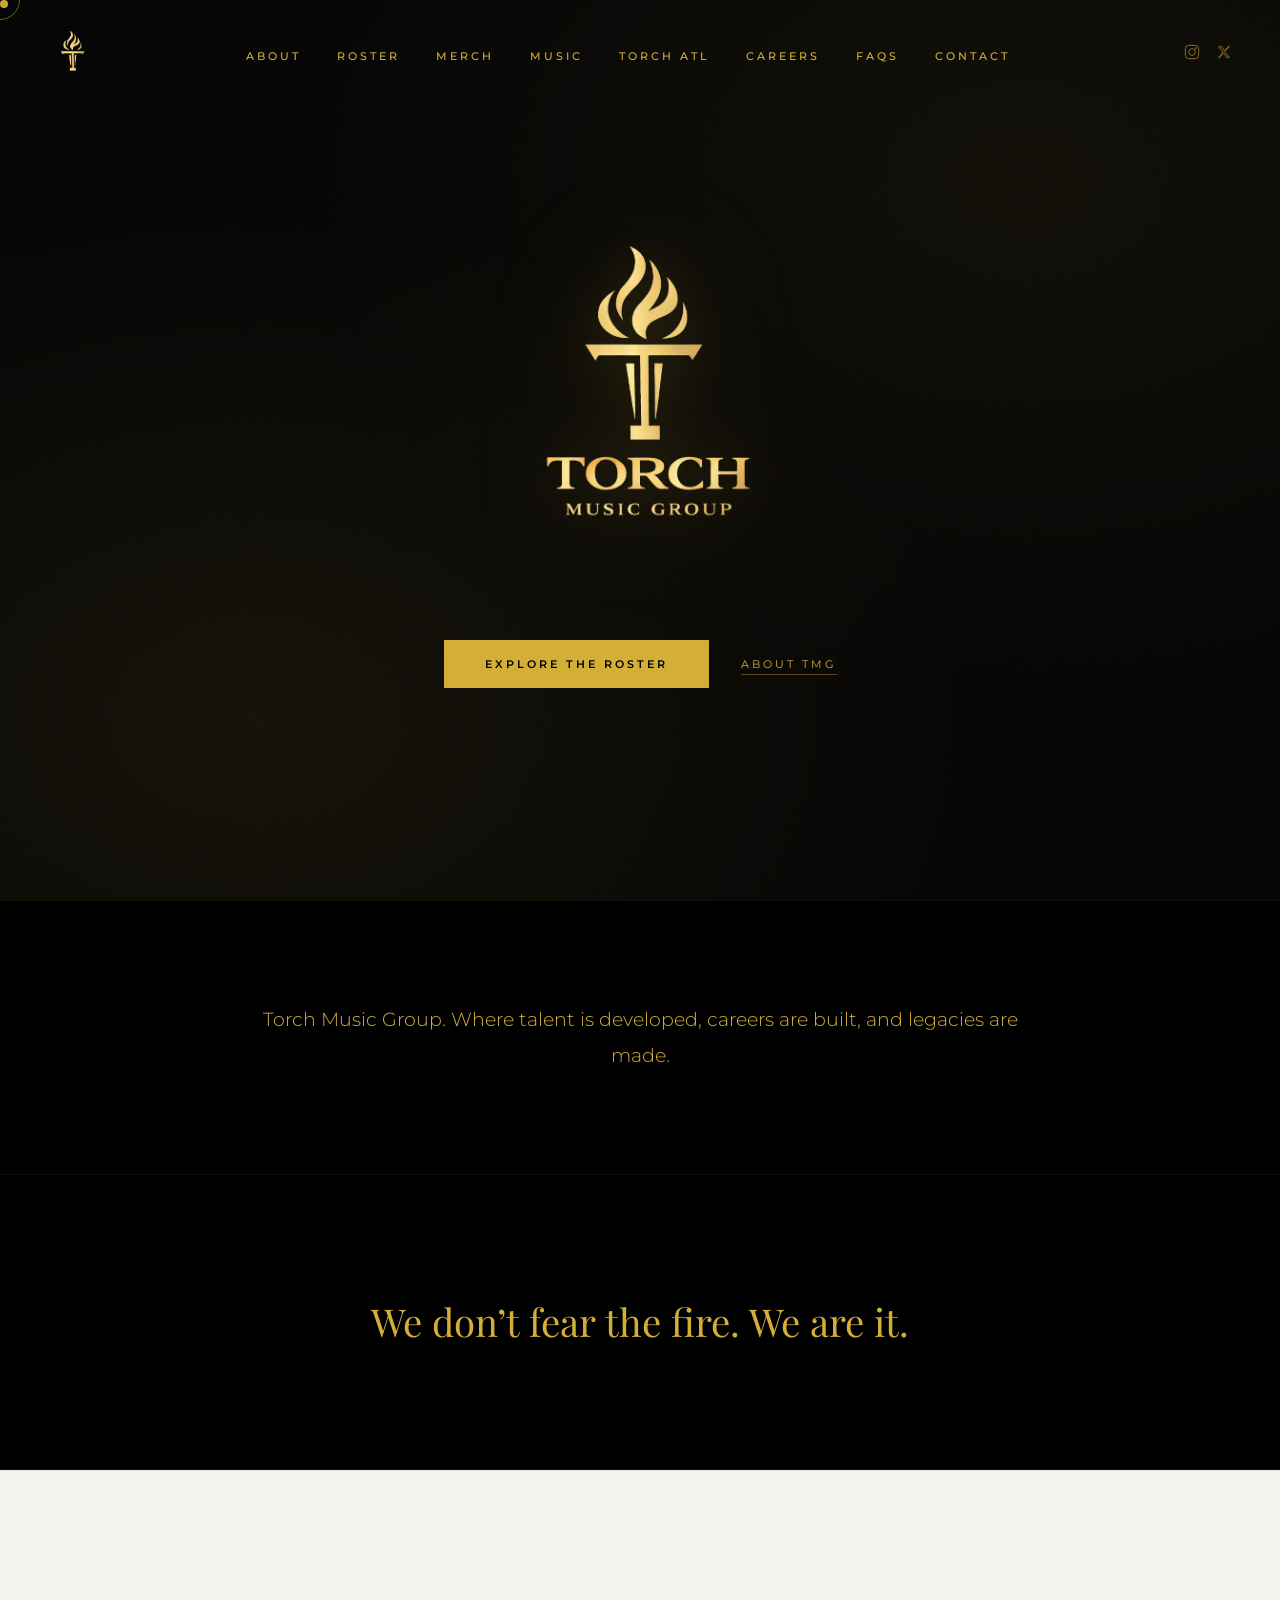
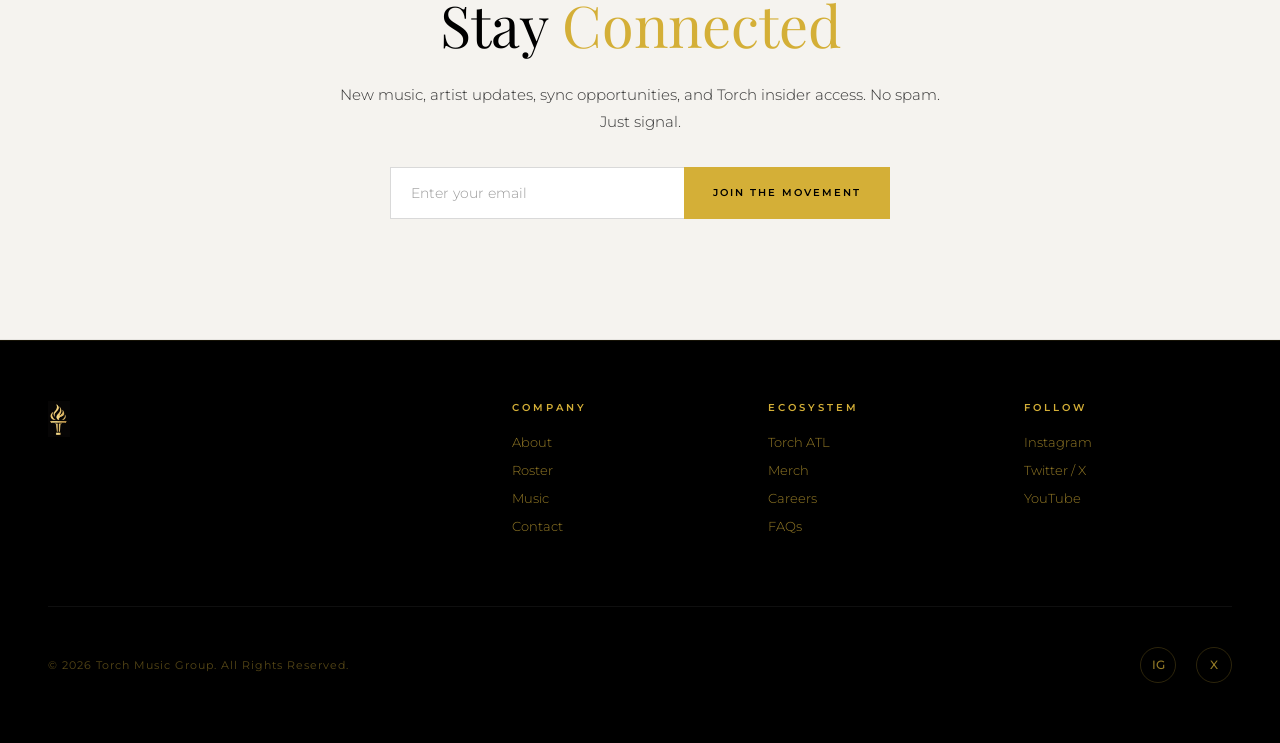
==== index.html @ 5cf7a15a "Remove Spotify link from footer Follow column Drop the Spotify entry across all 8 pages — TMG isn't " ====
<!DOCTYPE html>
<html lang="en">
<head>
    <meta charset="UTF-8">
    <meta name="viewport" content="width=device-width, initial-scale=1.0">
    <title>Torch Music Group — Where Talent Is Developed, Careers Are Built, and Legacies Are Made.</title>
    <meta name="description" content="Torch Music Group. Where talent is developed, careers are built, and legacies are made. Artist development, management, and publishing.">
    <meta property="og:title" content="Torch Music Group — Where Talent Is Developed, Careers Are Built, and Legacies Are Made.">
    <meta property="og:description" content="Where talent is developed, careers are built, and legacies are made.">
    <meta property="og:image" content="images/tmg-gold-icon.png">
    <meta property="og:type" content="website">
    <link rel="icon" type="image/svg+xml" href="data:image/svg+xml,<svg xmlns='http://www.w3.org/2000/svg' viewBox='0 0 100 100'><rect fill='%230A0A0A' width='100' height='100' rx='12'/><text x='50' y='68' font-size='50' text-anchor='middle' fill='%23D4AF37' font-family='Georgia'>T</text></svg>">
    <link rel="preconnect" href="https://fonts.googleapis.com">
    <link rel="preconnect" href="https://fonts.gstatic.com" crossorigin>
    <link href="https://fonts.googleapis.com/css2?family=Playfair+Display:ital,wght@0,400;0,500;0,600;0,700;0,800;0,900;1,400;1,500;1,600&family=Cormorant+Garamond:ital,wght@0,300;0,400;0,500;0,600;0,700;1,300;1,400&family=Montserrat:wght@200;300;400;500;600;700&display=swap" rel="stylesheet">
    <link rel="stylesheet" href="styles.css">
</head>
<body>

<div class="loader" id="loader">
    <img src="images/tmg-gold-icon.png" alt="Loading" class="loader-icon">
    <span class="loader-text">Loading</span>
</div>

<div class="cursor-dot" id="cursorDot"></div>
<div class="cursor-ring" id="cursorRing"></div>

<nav id="navbar">
    <a href="index.html">
        <img src="images/tmg-torch-mark.png" alt="Torch Music Group" class="nav-logo" id="navLogo">
    </a>
    <ul class="nav-links">
        <li><a href="about.html">About</a></li>
        <li><a href="roster.html">Roster</a></li>
        <li><a href="merch.html">Merch</a></li>
        <li><a href="music.html">Music</a></li>
        <li><a href="https://torchatl.com" target="_blank" rel="noopener">Torch ATL</a></li>
        <li><a href="careers.html">Careers</a></li>
        <li><a href="faqs.html">FAQs</a></li>
        <li><a href="contact.html">Contact</a></li>
    </ul>
    <div class="nav-socials">
        <a href="https://www.instagram.com/thetorchgroup/" target="_blank" rel="noopener" aria-label="Instagram">
            <svg width="16" height="16" viewBox="0 0 24 24" fill="none" stroke="currentColor" stroke-width="1.5"><rect x="2" y="2" width="20" height="20" rx="5"/><circle cx="12" cy="12" r="5"/><circle cx="17.5" cy="6.5" r="1.5" fill="currentColor" stroke="none"/></svg>
        </a>
        <a href="https://x.com/torchmusicgroup" target="_blank" rel="noopener" aria-label="X">
            <svg width="16" height="16" viewBox="0 0 24 24" fill="none" stroke="currentColor" stroke-width="1.5"><path d="M4 4l6.5 8L4 20h2l5.5-6.8L16 20h4l-6.8-8.4L20 4h-2l-5.2 6.4L8 4H4z"/></svg>
        </a>
    </div>
    <button class="nav-menu-btn" id="menuBtn" aria-label="Menu">
        <span></span><span></span><span></span>
    </button>
</nav>

<div class="mobile-menu" id="mobileMenu">
    <a href="about.html" onclick="closeMobile()">About</a>
    <a href="roster.html" onclick="closeMobile()">Roster</a>
    <a href="merch.html" onclick="closeMobile()">Merch</a>
    <a href="music.html" onclick="closeMobile()">Music</a>
    <a href="https://torchatl.com" target="_blank" rel="noopener">Torch ATL</a>
    <a href="careers.html" onclick="closeMobile()">Careers</a>
    <a href="faqs.html" onclick="closeMobile()">FAQs</a>
    <a href="contact.html" onclick="closeMobile()">Contact</a>
</div>

<section class="hero">
    <video class="hero-video" id="heroVideo" autoplay muted loop playsinline webkit-playsinline preload="auto" disablepictureinpicture>
        <source src="videos/hero-bg.mp4" type="video/mp4">
    </video>
    <div class="hero-video-overlay"></div>
    <div class="hero-bg"></div>
    <div class="hero-grain"></div>
    <div class="hero-particles" id="particles"></div>
    <div class="hero-content">
        <img src="images/tmg-logo.png" alt="Torch Music Group" class="hero-logo-main">
        <div class="hero-ctas">
            <a href="roster.html" class="hero-btn-primary">Explore the Roster</a>
            <a href="about.html" class="hero-btn-secondary">About TMG</a>
        </div>
    </div>
</section>

<section class="section intro-block">
    <div class="section-inner intro-inner">
        <p class="intro-text reveal">Torch Music Group. Where talent is developed, careers are built, and legacies are made.</p>
    </div>
</section>

<section class="closing-strip">
    <p class="closing-text reveal">We don&rsquo;t fear the fire. We are it.</p>
</section>

<section class="section subscribe-section" id="subscribe">
    <div class="subscribe-inner">
        <h2 class="section-title reveal">Stay <span class="gold">Connected</span></h2>
        <p class="section-text reveal reveal-delay-1" style="text-align:center; margin: 0 auto 32px;">New music, artist updates, sync opportunities, and Torch insider access. No spam. Just signal.</p>
        <form class="subscribe-form reveal reveal-delay-2" onsubmit="return handleSubscribe(event)">
            <input type="email" placeholder="Enter your email" required>
            <button type="submit">Join the Movement</button>
        </form>
    </div>
</section>

<footer>
    <div class="footer-inner">
        <div class="footer-brand">
            <img src="images/tmg-gold-icon.png" alt="Torch Music Group" class="footer-logo">
        </div>
        <div class="footer-col">
            <div class="footer-col-title">Company</div>
            <a href="about.html">About</a>
            <a href="roster.html">Roster</a>
            <a href="music.html">Music</a>
            <a href="contact.html">Contact</a>
        </div>
        <div class="footer-col">
            <div class="footer-col-title">Ecosystem</div>
            <a href="https://torchatl.com" target="_blank" rel="noopener">Torch ATL</a>
            <a href="merch.html">Merch</a>
            <a href="careers.html">Careers</a>
            <a href="faqs.html">FAQs</a>
        </div>
        <div class="footer-col">
            <div class="footer-col-title">Follow</div>
            <a href="https://www.instagram.com/thetorchgroup/" target="_blank" rel="noopener">Instagram</a>
            <a href="https://x.com/torchmusicgroup" target="_blank" rel="noopener">Twitter / X</a>
            <a href="https://www.youtube.com/@TheTorchGroup" target="_blank" rel="noopener">YouTube</a>
        </div>
    </div>
    <div class="footer-bottom">
        <div class="footer-copy">&copy; 2026 Torch Music Group. All Rights Reserved.</div>
        <div class="footer-socials">
            <a href="https://www.instagram.com/thetorchgroup/" target="_blank" rel="noopener" aria-label="Instagram">IG</a>
            <a href="https://x.com/torchmusicgroup" target="_blank" rel="noopener" aria-label="Twitter">X</a>
        </div>
    </div>
</footer>

<script src="script.js"></script>
</body>
</html>
---- styles.css ----
/* ═══════════════════════════════════════════════
   TORCH MUSIC GROUP — torchmusicgroup.com
   Brand: Black #000 / Gold #D4AF37 / White #FFF
   Typography: Playfair Display + Montserrat
   ═══════════════════════════════════════════════ */

*, *::before, *::after { margin: 0; padding: 0; box-sizing: border-box; }

:root {
    --black: #000000;
    --gold: #D4AF37;
    --gold-light: #E8C547;
    --gold-dark: #B8941F;
    --white: #FFFFFF;
    --off-white: #F5F3EF;
    --grey-dark: #111111;
    --grey-mid: #1A1A1A;
    --grey-text: #999;
    --serif: 'Playfair Display', 'Cormorant Garamond', Georgia, serif;
    --sans: 'Montserrat', 'Helvetica Neue', Helvetica, sans-serif;
}

html {
    scroll-behavior: smooth;
    scrollbar-width: thin;
    scrollbar-color: var(--gold) var(--black);
}

body {
    background: var(--black);
    color: var(--gold);
    font-family: var(--sans);
    overflow-x: hidden;
    -webkit-font-smoothing: antialiased;
}

::selection {
    background: var(--gold);
    color: var(--black);
}

a {
    color: var(--gold);
    text-decoration: none;
    transition: color 0.3s ease;
}

a:hover {
    color: var(--gold-light);
}

.gold {
    color: var(--gold);
}

/* ── Custom Cursor ── */

.cursor-dot {
    position: fixed;
    width: 8px;
    height: 8px;
    background: var(--gold);
    border-radius: 50%;
    pointer-events: none;
    z-index: 10000;
    mix-blend-mode: difference;
    transition: transform 0.15s ease;
}

.cursor-ring {
    position: fixed;
    width: 40px;
    height: 40px;
    border: 1px solid var(--gold);
    border-radius: 50%;
    pointer-events: none;
    z-index: 10000;
    transition: transform 0.3s ease, width 0.3s ease, height 0.3s ease;
    transform: translate(-50%, -50%);
    opacity: 0.5;
}

/* ── Loader ── */

.loader {
    position: fixed;
    inset: 0;
    background: var(--black);
    z-index: 9999;
    display: flex;
    align-items: center;
    justify-content: center;
    flex-direction: column;
    transition: opacity 0.8s ease, visibility 0.8s ease;
}

.loader.hidden {
    opacity: 0;
    visibility: hidden;
}

.loader-icon {
    width: 80px;
    height: auto;
    animation: loaderPulse 1.5s ease-in-out infinite;
}

.loader-text {
    margin-top: 24px;
    font-family: var(--sans);
    font-size: 11px;
    letter-spacing: 6px;
    text-transform: uppercase;
    color: var(--gold);
    font-weight: 500;
    opacity: 0.8;
    animation: loaderPulse 1.5s ease-in-out infinite;
}

@keyframes loaderPulse {
    0%, 100% { transform: scale(1); opacity: 0.7; }
    50% { transform: scale(1.08); opacity: 1; }
}

/* ── Navigation ── */

nav {
    position: fixed;
    top: 0;
    left: 0;
    right: 0;
    z-index: 1000;
    padding: 24px 48px;
    display: flex;
    align-items: center;
    justify-content: space-between;
    transition: background 0.4s ease, padding 0.3s ease, backdrop-filter 0.4s ease;
}

nav.scrolled {
    background: rgba(0, 0, 0, 0.85);
    backdrop-filter: blur(20px);
    -webkit-backdrop-filter: blur(20px);
    padding: 16px 48px;
    border-bottom: 1px solid rgba(212, 175, 55, 0.1);
}

.nav-logo {
    height: 56px;
    transition: height 0.3s ease;
}

nav.scrolled .nav-logo {
    height: 46px;
}

.nav-links {
    display: flex;
    gap: 36px;
    list-style: none;
}

.nav-links a {
    font-family: var(--sans);
    font-size: 11px;
    font-weight: 500;
    letter-spacing: 3px;
    text-transform: uppercase;
    color: var(--gold);
    text-decoration: none;
    position: relative;
    transition: color 0.3s ease;
}

.nav-links a::after {
    content: '';
    position: absolute;
    bottom: -4px;
    left: 0;
    width: 0;
    height: 1px;
    background: var(--gold);
    transition: width 0.4s cubic-bezier(0.25, 0.46, 0.45, 0.94);
}

.nav-links a:hover {
    color: var(--gold-light);
}

.nav-links a:hover::after {
    width: 100%;
}

.nav-menu-btn {
    display: none;
    flex-direction: column;
    gap: 6px;
    cursor: pointer;
    background: none;
    border: none;
    padding: 8px;
}

.nav-menu-btn span {
    display: block;
    width: 28px;
    height: 1px;
    background: var(--gold);
    transition: transform 0.3s ease, opacity 0.3s ease;
}

/* Mobile Menu */

.mobile-menu {
    position: fixed;
    inset: 0;
    background: var(--black);
    z-index: 999;
    display: flex;
    flex-direction: column;
    align-items: center;
    justify-content: center;
    gap: 32px;
    opacity: 0;
    visibility: hidden;
    transition: opacity 0.5s ease, visibility 0.5s ease;
}

.mobile-menu.active {
    opacity: 1;
    visibility: visible;
}

.mobile-menu a {
    font-family: var(--serif);
    font-size: 32px;
    color: var(--gold);
    text-decoration: none;
    transition: color 0.3s ease;
}

.mobile-menu a:hover {
    color: var(--gold-light);
}

/* ── Hero ── */

.hero {
    position: relative;
    height: 100vh;
    min-height: 700px;
    display: flex;
    align-items: center;
    justify-content: center;
    overflow: hidden;
}

.hero-video {
    position: absolute;
    inset: 0;
    width: 100%;
    height: 100%;
    object-fit: cover;
    z-index: 0;
    pointer-events: none;
    background: var(--black);
}

.hero-video-overlay {
    position: absolute;
    inset: 0;
    background: rgba(10, 10, 10, 0.65);
    z-index: 1;
    pointer-events: none;
}

.hero-bg {
    position: absolute;
    inset: 0;
    z-index: 1;
    background:
        radial-gradient(ellipse at 20% 80%, rgba(212, 175, 55, 0.08) 0%, transparent 50%),
        radial-gradient(ellipse at 80% 20%, rgba(212, 175, 55, 0.06) 0%, transparent 50%);
    pointer-events: none;
}

.hero-grain {
    position: absolute;
    inset: 0;
    opacity: 0.03;
    background-image: url("data:image/svg+xml,%3Csvg viewBox='0 0 256 256' xmlns='http://www.w3.org/2000/svg'%3E%3Cfilter id='noise'%3E%3CfeTurbulence baseFrequency='0.65' numOctaves='4' stitchTiles='stitch'/%3E%3C/filter%3E%3Crect width='100%25' height='100%25' filter='url(%23noise)' opacity='1'/%3E%3C/svg%3E");
    background-size: 256px;
    pointer-events: none;
}

.hero-particles {
    position: absolute;
    inset: 0;
    overflow: hidden;
}

.particle {
    position: absolute;
    width: 2px;
    height: 2px;
    background: var(--gold);
    border-radius: 50%;
    opacity: 0;
    animation: particleFloat 8s ease-in-out infinite;
}

@keyframes particleFloat {
    0% { transform: translateY(100vh) scale(0); opacity: 0; }
    20% { opacity: 0.6; }
    80% { opacity: 0.3; }
    100% { transform: translateY(-20vh) scale(1); opacity: 0; }
}

.hero-content {
    text-align: center;
    z-index: 2;
    padding: 0 24px;
}

.hero-logo-main {
    width: clamp(200px, 22vw, 340px);
    margin-bottom: 48px;
    opacity: 1;
    filter: drop-shadow(0 0 60px rgba(212, 175, 55, 0.2)) drop-shadow(0 0 25px rgba(212, 175, 55, 0.15));
    animation: logoSpin 8s linear infinite;
    transform-style: preserve-3d;
}

@keyframes logoSpin {
    0%   { transform: perspective(800px) rotateY(0deg); }
    100% { transform: perspective(800px) rotateY(360deg); }
}

.hero-headline {
    font-family: var(--serif);
    font-size: clamp(28px, 4vw, 56px);
    font-weight: 400;
    line-height: 1.2;
    color: var(--gold);
    margin-bottom: 24px;
    opacity: 0;
    animation: heroReveal 1.2s ease 0.5s forwards;
}

.hero-subtitle {
    font-family: var(--sans);
    font-size: clamp(11px, 1vw, 14px);
    letter-spacing: 5px;
    text-transform: uppercase;
    color: var(--gold);
    font-weight: 300;
    opacity: 0;
    margin-top: 8px;
    animation: heroReveal 1.2s ease 0.8s forwards;
}

.hero-ctas {
    margin-top: 48px;
    display: flex;
    gap: 32px;
    justify-content: center;
    align-items: center;
    opacity: 0;
    animation: heroReveal 1.2s ease 1.1s forwards;
}

.hero-btn-primary {
    display: inline-flex;
    align-items: center;
    padding: 16px 40px;
    border: 1px solid var(--gold);
    background: var(--gold);
    color: var(--black);
    font-family: var(--sans);
    font-size: 11px;
    letter-spacing: 3px;
    text-transform: uppercase;
    text-decoration: none;
    font-weight: 600;
    transition: background 0.4s ease, color 0.4s ease;
}

.hero-btn-primary:hover {
    background: transparent;
    color: var(--gold);
}

.hero-btn-secondary {
    font-family: var(--sans);
    font-size: 11px;
    letter-spacing: 3px;
    text-transform: uppercase;
    color: var(--gold);
    text-decoration: none;
    font-weight: 400;
    position: relative;
    transition: color 0.3s ease;
}

.hero-btn-secondary::after {
    content: '';
    position: absolute;
    bottom: -4px;
    left: 0;
    width: 100%;
    height: 1px;
    background: var(--gold);
    opacity: 0.4;
    transition: opacity 0.3s ease;
}

.hero-btn-secondary:hover::after {
    opacity: 1;
}

@keyframes heroReveal {
    from { opacity: 0; transform: translateY(30px); }
    to { opacity: 1; transform: translateY(0); }
}

.hero-scroll {
    position: absolute;
    bottom: 40px;
    left: 50%;
    transform: translateX(-50%);
    display: flex;
    flex-direction: column;
    align-items: center;
    gap: 8px;
    opacity: 0;
    animation: heroReveal 1.2s ease 1.5s forwards;
}

.hero-scroll span {
    font-size: 9px;
    letter-spacing: 4px;
    text-transform: uppercase;
    color: var(--gold);
    opacity: 0.6;
}

.scroll-line {
    width: 1px;
    height: 40px;
    background: linear-gradient(to bottom, var(--gold), transparent);
    animation: scrollPulse 2s ease-in-out infinite;
}

@keyframes scrollPulse {
    0%, 100% { opacity: 0.3; transform: scaleY(0.6); }
    50% { opacity: 1; transform: scaleY(1); }
}

/* ── Section Shared ── */

.section {
    padding: 120px 48px;
    position: relative;
}

.section-label {
    font-family: var(--sans);
    font-size: 10px;
    letter-spacing: 6px;
    text-transform: uppercase;
    color: var(--gold);
    margin-bottom: 16px;
    font-weight: 500;
}

.section-title {
    font-family: var(--serif);
    font-size: clamp(32px, 4.5vw, 64px);
    font-weight: 400;
    line-height: 1.15;
    margin-bottom: 24px;
    color: var(--gold);
}

.section-text {
    font-family: var(--sans);
    font-size: 15px;
    line-height: 1.8;
    color: var(--gold);
    max-width: 700px;
    font-weight: 300;
    opacity: 0.8;
}

.gold-divider {
    width: 40px;
    height: 1px;
    background: var(--gold);
    margin: 40px 0;
}

.section-inner {
    max-width: 1200px;
    margin: 0 auto;
}

/* ── Reveal Animations ── */

.reveal {
    opacity: 0;
    transform: translateY(40px);
    transition: opacity 0.8s ease, transform 0.8s ease;
}

.reveal.visible {
    opacity: 1;
    transform: translateY(0);
}

.reveal-delay-1 { transition-delay: 0.15s; }
.reveal-delay-2 { transition-delay: 0.3s; }
.reveal-delay-3 { transition-delay: 0.45s; }
.reveal-delay-4 { transition-delay: 0.6s; }

/* ── Arrow Link ── */

.arrow-link {
    font-family: var(--sans);
    font-size: 13px;
    letter-spacing: 2px;
    text-transform: uppercase;
    color: var(--gold);
    text-decoration: none;
    font-weight: 500;
    transition: color 0.3s ease;
}

.arrow-link:hover {
    color: var(--gold-light);
}

/* ── Brief Intro Block ── */

.intro-block {
    background: var(--black);
    padding: 100px 48px;
    border-top: 1px solid rgba(212, 175, 55, 0.08);
}

.intro-inner {
    max-width: 800px;
    text-align: center;
}

.intro-text {
    font-family: var(--sans);
    font-size: clamp(16px, 1.5vw, 20px);
    line-height: 1.9;
    color: var(--gold);
    font-weight: 300;
    opacity: 0.85;
}

/* ── Featured Artists (Homepage) ── */

.featured-artists {
    background: var(--white);
    border-top: 1px solid rgba(0, 0, 0, 0.06);
    padding-bottom: 80px;
}

.featured-artists .section-label {
    color: var(--gold-dark);
}

.featured-artists .section-title {
    color: var(--black);
}

.featured-link {
    text-align: center;
    margin-top: 48px;
}

.featured-link .arrow-link {
    color: var(--gold-dark);
    font-size: 14px;
    letter-spacing: 3px;
}

.featured-link .arrow-link:hover {
    color: var(--gold);
}

/* ── Torch ATL Teaser (Homepage) ── */

.torch-atl-teaser {
    background: var(--grey-dark);
    padding: 0;
    overflow: hidden;
}

.torch-atl-teaser-inner {
    display: grid;
    grid-template-columns: 1fr 1fr;
    min-height: 500px;
}

.teaser-image {
    overflow: hidden;
}

.teaser-photo {
    width: 100%;
    height: 100%;
    object-fit: cover;
    filter: brightness(0.75);
    transition: filter 0.5s ease, transform 0.5s ease;
}

.teaser-image:hover .teaser-photo {
    filter: brightness(0.85);
    transform: scale(1.03);
}

.teaser-content {
    display: flex;
    flex-direction: column;
    justify-content: center;
    padding: 80px 64px;
}

.teaser-headline {
    font-family: var(--serif);
    font-size: clamp(24px, 2.5vw, 36px);
    font-weight: 400;
    color: var(--gold);
    margin-bottom: 20px;
    line-height: 1.3;
}

.teaser-text {
    font-family: var(--sans);
    font-size: 15px;
    color: var(--gold);
    line-height: 1.8;
    font-weight: 300;
    opacity: 0.8;
    margin-bottom: 32px;
}

/* ── Closing Strip ── */

.closing-strip {
    background: var(--black);
    padding: 120px 48px;
    text-align: center;
    border-top: 1px solid rgba(212, 175, 55, 0.08);
    border-bottom: 1px solid rgba(212, 175, 55, 0.08);
}

.closing-text {
    font-family: var(--serif);
    font-size: clamp(22px, 3vw, 40px);
    font-weight: 400;
    color: var(--gold);
    line-height: 1.4;
    max-width: 700px;
    margin: 0 auto;
}

/* ── About Page ── */

.about-page {
    background: var(--black);
}

.about-copy {
    max-width: 700px;
    margin-bottom: 80px;
}

.about-copy .section-text {
    margin-bottom: 24px;
}

/* What We Do — Pillars */

.what-we-do {
    display: grid;
    grid-template-columns: repeat(3, 1fr);
    gap: 48px;
    margin-top: 40px;
    padding-top: 0;
    align-items: stretch;
}

.what-we-do.four-pillars {
    grid-template-columns: repeat(2, 1fr);
    gap: 48px 64px;
    max-width: 900px;
}

.about-section-heading {
    font-family: var(--serif);
    font-size: clamp(22px, 2.4vw, 30px);
    font-weight: 500;
    color: var(--gold);
    margin-top: 80px;
    padding-top: 60px;
    padding-bottom: 8px;
    border-top: 1px solid rgba(212, 175, 55, 0.12);
    letter-spacing: 0.02em;
}

.about-section-heading--first {
    margin-top: 0;
    padding-top: 0;
    border-top: none;
    margin-bottom: 16px;
}

/* About intro — two-column layout */

.about-intro-grid {
    display: grid;
    grid-template-columns: 200px 1fr;
    gap: 0 80px;
    align-items: start;
    padding-top: 20px;
    margin-bottom: 80px;
}

.about-intro-left {
    position: sticky;
    top: 120px;
}

.about-intro-grid .about-section-heading--first {
    font-size: 3.5rem !important;
    line-height: 1.1;
    margin-bottom: 24px;
    padding-bottom: 0;
    letter-spacing: 0.04em;
}

.about-intro-left .gold-divider {
    margin-top: 16px;
    margin-bottom: 0;
    width: 40px;
}

.about-intro-left {
    overflow: visible;
    max-width: 200px;
    min-width: 0;
}

.about-intro-grid .about-copy {
    position: relative;
    padding-left: 28px;
    border-left: 2px solid rgba(184, 149, 71, 0.65);
    max-width: 680px;
    margin-bottom: 0;
}

.about-page .about-copy .section-text,
.about-page .wwd-text {
    font-family: var(--sans);
    font-size: 1.05rem;
    line-height: 1.85;
    margin-bottom: 1.5rem;
    color: rgba(255, 255, 255, 0.75);
    letter-spacing: 0.01em;
    font-weight: 300;
    opacity: 1;
    max-width: none;
}

.about-page .wwd-text {
    margin-bottom: 0;
}

.about-page .about-block .about-copy .section-text:last-child {
    margin-bottom: 0;
}

.about-intro-grid .about-copy .section-text {
    font-size: 1.05rem;
    line-height: 1.85;
    margin-bottom: 1.5rem;
    color: rgba(255, 255, 255, 0.75);
    letter-spacing: 0.01em;
}

.about-intro-grid .about-copy .section-text:first-child {
    color: rgba(255, 255, 255, 0.85);
    font-size: 1.1rem;
}

.about-intro-grid .about-copy .section-text:nth-child(2) {
    font-weight: 500;
    color: rgba(255, 255, 255, 0.9);
}

.about-intro-grid .about-copy .section-text:last-child {
    font-size: 1.2rem;
    color: #b89547;
    font-style: italic;
    letter-spacing: 0.02em;
    margin-top: 2rem;
    margin-bottom: 0;
    border-top: 1px solid rgba(184, 149, 71, 0.25);
    padding-top: 1.5rem;
}

.about-block {
    margin-top: 0;
}

.about-block .about-copy {
    margin-top: 24px;
    margin-bottom: 0;
}

/* Founder — side-by-side photo + bio */

.founder-block .about-section-heading {
    margin-bottom: 40px;
}

.founder-layout {
    display: grid;
    grid-template-columns: minmax(0, 5fr) minmax(0, 7fr);
    gap: 56px;
    align-items: center;
    max-width: 1100px;
}

.founder-photo {
    margin: 0;
}

.founder-photo-frame {
    position: relative;
    overflow: hidden;
    border: 1px solid rgba(212, 175, 55, 0.25);
    background: #0A0A0A;
    box-shadow: 0 30px 80px -30px rgba(0, 0, 0, 0.8), 0 0 0 1px rgba(212, 175, 55, 0.08) inset;
}

.founder-photo img {
    display: block;
    width: 100%;
    height: auto;
    aspect-ratio: 1 / 1;
    object-fit: cover;
    object-position: center 28%;
    transition: transform 0.8s ease;
}

.founder-photo:hover img {
    transform: scale(1.02);
}

.founder-photo-caption {
    display: block;
    margin-top: 18px;
    font-family: var(--sans);
    font-size: 11px;
    letter-spacing: 3px;
    text-transform: uppercase;
    color: var(--gold);
}

.founder-bio {
    margin-top: 0 !important;
}

.wwd-pillar {
    padding-top: 24px;
    border-top: 2px solid var(--gold);
    display: flex;
    flex-direction: column;
    height: 100%;
}

.wwd-title {
    font-family: var(--serif);
    font-size: 20px;
    font-weight: 500;
    color: var(--gold);
    margin-bottom: 16px;
}

.wwd-text {
    font-family: var(--sans);
    font-size: 14px;
    line-height: 1.8;
    color: var(--gold);
    font-weight: 300;
    opacity: 0.75;
}

/* Founder Note */

.founder-note {
    margin-top: 100px;
    padding-top: 60px;
    border-top: 1px solid rgba(212, 175, 55, 0.12);
    text-align: center;
}

.founder-quote {
    font-family: var(--serif);
    font-size: clamp(24px, 3vw, 36px);
    font-weight: 400;
    font-style: italic;
    color: var(--gold-light);
    margin-bottom: 20px;
    line-height: 1.4;
}

.founder-cite {
    font-family: var(--sans);
    font-size: 13px;
    letter-spacing: 3px;
    text-transform: uppercase;
    color: var(--gold);
    font-weight: 500;
    font-style: normal;
}

/* ── Roster ── */

.artists-section {
    background: var(--white);
    border-top: 1px solid rgba(0, 0, 0, 0.06);
}

.artists-section .section-label {
    color: var(--gold-dark);
}

.artists-section .section-title {
    color: var(--black);
}

.artists-section .section-text {
    color: #333;
}

.artist-strip {
    display: grid;
    grid-template-columns: repeat(2, 1fr);
    gap: 2px;
    margin-top: 60px;
}

.roster-grid {
    max-width: 900px;
    margin-left: auto;
    margin-right: auto;
}

.artist-strip-card {
    background: var(--off-white);
    border: 1px solid rgba(0, 0, 0, 0.08);
    padding: 0;
    transition: all 0.4s ease;
    overflow: hidden;
}

.artist-strip-card:hover {
    border-color: rgba(212, 175, 55, 0.4);
    box-shadow: 0 8px 32px rgba(0, 0, 0, 0.1);
}

.artist-strip-img {
    aspect-ratio: 3/4;
    background: var(--black);
    display: flex;
    align-items: center;
    justify-content: center;
    overflow: hidden;
}

.artist-strip-img.has-photo {
    background: var(--grey-mid);
}

.artist-photo {
    width: 100%;
    height: 100%;
    object-fit: cover;
    filter: grayscale(30%) brightness(0.8);
    transition: filter 0.5s ease, transform 0.5s ease;
}

.artist-strip-card:hover .artist-photo {
    filter: grayscale(0%) brightness(0.9);
    transform: scale(1.04);
}

.artist-strip-info {
    padding: 24px;
}

.artist-strip-info h3 {
    font-family: var(--serif);
    font-size: 20px;
    color: var(--black);
    margin-bottom: 8px;
}

.artist-descriptor {
    font-family: var(--sans);
    font-size: 13px;
    color: #555;
    line-height: 1.6;
    font-weight: 300;
    font-style: italic;
    margin-bottom: 16px;
}

.artist-strip-links {
    display: flex;
    gap: 12px;
    flex-wrap: wrap;
}

.artist-link {
    font-family: var(--sans);
    font-size: 10px;
    letter-spacing: 2px;
    text-transform: uppercase;
    color: var(--gold-dark);
    border: 1px solid var(--gold);
    padding: 6px 14px;
    text-decoration: none;
    transition: all 0.3s ease;
    font-weight: 500;
}

.artist-link:hover {
    background: var(--gold);
    color: var(--black);
}

/* Roster Bottom */

.roster-bottom {
    text-align: center;
    margin-top: 80px;
    padding-top: 48px;
    border-top: 1px solid rgba(0, 0, 0, 0.08);
}

.roster-bottom-text {
    font-family: var(--sans);
    font-size: 16px;
    color: var(--black);
    font-weight: 400;
    margin-bottom: 16px;
}

.roster-bottom .arrow-link {
    color: var(--gold-dark);
}

/* ── Merch / Sync ── */

.sync-section {
    background: var(--off-white);
    border-top: 1px solid rgba(0, 0, 0, 0.06);
}

.sync-section .section-label {
    color: var(--gold-dark);
}

.sync-section .section-title {
    color: var(--black);
}

.sync-section .section-text {
    color: #333;
}

.sync-grid {
    display: grid;
    grid-template-columns: repeat(4, 1fr);
    gap: 32px;
    margin-top: 60px;
}

.sync-category {
    text-align: center;
    padding: 40px 24px;
    border: 1px solid rgba(0, 0, 0, 0.08);
    background: var(--white);
    transition: all 0.4s ease;
}

.sync-category:hover {
    border-color: rgba(212, 175, 55, 0.4);
    box-shadow: 0 8px 32px rgba(0, 0, 0, 0.08);
}

.sync-icon {
    margin-bottom: 20px;
}

.sync-category h3 {
    font-family: var(--serif);
    font-size: 18px;
    color: var(--black);
    margin-bottom: 8px;
}

.sync-category p {
    font-family: var(--sans);
    font-size: 13px;
    color: #444;
    line-height: 1.6;
    font-weight: 300;
}

.sync-cta {
    text-align: center;
    margin-top: 60px;
    padding-top: 40px;
    border-top: 1px solid rgba(212, 175, 55, 0.1);
}

.sync-cta p {
    font-family: var(--sans);
    font-size: 15px;
    color: #333;
    margin-bottom: 24px;
}

/* ── Music ── */

.music {
    background: var(--black);
}

.music-grid {
    display: grid;
    grid-template-columns: repeat(auto-fill, minmax(240px, 1fr));
    gap: 32px;
    margin-top: 60px;
}

.music-card {
    cursor: pointer;
    transition: transform 0.4s ease;
}

.music-card:hover {
    transform: translateY(-8px);
}

.music-cover {
    aspect-ratio: 1;
    background: var(--grey-mid);
    border: 1px solid rgba(212, 175, 55, 0.08);
    position: relative;
    overflow: hidden;
    margin-bottom: 16px;
}

.music-cover-placeholder {
    width: 100%;
    height: 100%;
    display: flex;
    align-items: center;
    justify-content: center;
    background: linear-gradient(135deg, var(--grey-mid) 0%, var(--black) 100%);
}

.music-cover-placeholder svg {
    width: 48px;
    opacity: 0.15;
}

.music-play {
    position: absolute;
    bottom: 16px;
    right: 16px;
    width: 48px;
    height: 48px;
    background: var(--gold);
    border-radius: 50%;
    display: flex;
    align-items: center;
    justify-content: center;
    opacity: 0;
    transform: translateY(8px);
    transition: opacity 0.3s ease, transform 0.3s ease;
}

.music-card:hover .music-play {
    opacity: 1;
    transform: translateY(0);
}

.music-play svg {
    width: 16px;
    fill: var(--black);
    margin-left: 2px;
}

.music-title {
    font-family: var(--serif);
    font-size: 17px;
    color: var(--gold);
    margin-bottom: 4px;
}

.music-artist {
    font-family: var(--sans);
    font-size: 12px;
    color: var(--gold);
    letter-spacing: 1px;
    opacity: 0.7;
}

a.music-card {
    text-decoration: none;
    color: inherit;
    display: block;
}

.music-cover-img {
    width: 100%;
    height: 100%;
    object-fit: cover;
    display: block;
}

.releases-subhead {
    font-family: var(--sans);
    font-size: 11px;
    letter-spacing: 3px;
    text-transform: uppercase;
    color: var(--gold);
    opacity: 0.7;
    margin-top: 60px;
    margin-bottom: 0;
    font-weight: 400;
}

.releases-subhead + .music-grid {
    margin-top: 24px;
}

.releases-empty {
    font-family: var(--sans);
    font-size: 13px;
    color: var(--gold);
    opacity: 0.5;
    letter-spacing: 1px;
    padding: 40px 0;
}

/* ── Music Embeds ── */

.music-embeds {
    margin-top: 80px;
    text-align: center;
}

.embed-heading {
    font-family: var(--serif);
    font-size: 28px;
    color: var(--gold);
    margin-bottom: 8px;
}

.embed-sub {
    font-family: var(--sans);
    font-size: 14px;
    color: var(--gold);
    opacity: 0.7;
    margin-bottom: 40px;
    font-weight: 300;
}

.embed-placeholder {
    display: grid;
    grid-template-columns: 1fr 1fr;
    gap: 32px;
}

.embed-box {
    aspect-ratio: 16/9;
    background: var(--grey-mid);
    border: 1px solid rgba(212, 175, 55, 0.08);
    display: flex;
    flex-direction: column;
    align-items: center;
    justify-content: center;
    gap: 12px;
    transition: border-color 0.3s ease;
}

.embed-box:hover {
    border-color: rgba(212, 175, 55, 0.2);
}

.embed-box span {
    font-family: var(--sans);
    font-size: 13px;
    color: var(--gold);
    font-weight: 500;
    letter-spacing: 2px;
    text-transform: uppercase;
}

.embed-note {
    font-size: 11px !important;
    opacity: 0.5;
    letter-spacing: 0 !important;
    text-transform: none !important;
}

/* ── Careers ── */

.careers-section {
    background: var(--white);
    border-top: 1px solid rgba(0, 0, 0, 0.06);
}

.careers-section .section-label {
    color: var(--gold-dark);
}

.careers-section .section-title {
    color: var(--black);
}

.careers-section .section-text {
    color: #333;
}

.careers-grid {
    display: grid;
    grid-template-columns: repeat(3, 1fr);
    gap: 2px;
    margin-top: 60px;
}

.career-card {
    background: var(--off-white);
    border: 1px solid rgba(0, 0, 0, 0.08);
    padding: 40px;
    transition: all 0.4s ease;
    position: relative;
}

.career-card::before {
    content: '';
    position: absolute;
    top: 0;
    left: 0;
    width: 0;
    height: 2px;
    background: var(--gold);
    transition: width 0.4s ease;
}

.career-card:hover::before {
    width: 100%;
}

.career-card:hover {
    border-color: rgba(212, 175, 55, 0.4);
    box-shadow: 0 8px 32px rgba(0, 0, 0, 0.1);
}

.career-card h3 {
    font-family: var(--serif);
    font-size: 22px;
    color: var(--black);
    margin-bottom: 8px;
}

.career-type {
    font-family: var(--sans);
    font-size: 10px;
    letter-spacing: 2px;
    text-transform: uppercase;
    color: var(--gold-dark);
    font-weight: 500;
    display: block;
    margin-bottom: 16px;
}

.career-card p {
    font-family: var(--sans);
    font-size: 14px;
    color: #444;
    line-height: 1.7;
    font-weight: 300;
    margin-bottom: 24px;
}

.career-apply {
    font-family: var(--sans);
    font-size: 10px;
    letter-spacing: 3px;
    text-transform: uppercase;
    color: var(--gold-dark);
    border: 1px solid var(--gold);
    padding: 10px 24px;
    text-decoration: none;
    font-weight: 500;
    transition: all 0.3s ease;
    display: inline-block;
}

.career-apply:hover {
    background: var(--gold);
    color: var(--black);
}

.careers-note {
    font-family: var(--sans);
    font-size: 14px;
    color: #555;
    text-align: center;
    margin-top: 40px;
    font-weight: 300;
}

.careers-note a {
    color: var(--gold-dark);
    text-decoration: underline;
}

/* ── FAQs ── */

.faqs-section {
    background: var(--off-white);
    border-top: 1px solid rgba(0, 0, 0, 0.06);
}

.faqs-section .section-label {
    color: var(--gold-dark);
}

.faqs-section .section-title {
    color: var(--black);
}

.faq-list {
    max-width: 800px;
    margin: 60px auto 0;
}

.faq-category {
    margin-bottom: 48px;
}

.faq-category-title {
    font-family: var(--sans);
    font-size: 10px;
    letter-spacing: 4px;
    text-transform: uppercase;
    color: var(--gold-dark);
    font-weight: 600;
    margin-bottom: 16px;
    padding-bottom: 12px;
    border-bottom: 1px solid rgba(0, 0, 0, 0.1);
}

.faq-item {
    border-bottom: 1px solid rgba(0, 0, 0, 0.08);
}

.faq-question {
    width: 100%;
    background: none;
    border: none;
    padding: 20px 0;
    font-family: var(--serif);
    font-size: 17px;
    color: var(--black);
    text-align: left;
    cursor: pointer;
    display: flex;
    justify-content: space-between;
    align-items: center;
    transition: opacity 0.3s ease;
}

.faq-question:hover {
    opacity: 0.8;
}

.faq-toggle {
    font-family: var(--sans);
    font-size: 20px;
    font-weight: 300;
    color: var(--gold-dark);
    transition: transform 0.3s ease;
    flex-shrink: 0;
    margin-left: 16px;
}

.faq-answer {
    max-height: 0;
    overflow: hidden;
    transition: max-height 0.4s ease, padding 0.4s ease;
}

.faq-answer.open {
    max-height: 300px;
    padding-bottom: 20px;
}

.faq-answer p {
    font-family: var(--sans);
    font-size: 14px;
    color: #444;
    line-height: 1.8;
    font-weight: 300;
}

.faq-answer a {
    color: var(--gold-dark);
    text-decoration: underline;
}

/* ── Subscribe / Newsletter ── */

.subscribe-section {
    background: var(--off-white);
    border-top: 1px solid rgba(0, 0, 0, 0.06);
    border-bottom: 1px solid rgba(0, 0, 0, 0.06);
    text-align: center;
}

.subscribe-section .section-title {
    color: var(--black);
}

.subscribe-section .section-text {
    color: #333;
}

.subscribe-inner {
    max-width: 600px;
    margin: 0 auto;
}

.subscribe-form {
    display: flex;
    gap: 0;
    max-width: 500px;
    margin: 0 auto;
}

.subscribe-form input {
    flex: 1;
    padding: 16px 20px;
    background: var(--white);
    border: 1px solid rgba(0, 0, 0, 0.15);
    border-right: none;
    color: var(--black);
    font-family: var(--sans);
    font-size: 14px;
    outline: none;
    font-weight: 300;
}

.subscribe-form input::placeholder {
    color: #999;
}

.subscribe-form input:focus {
    border-color: var(--gold);
}

.subscribe-form button {
    padding: 16px 28px;
    background: var(--gold);
    color: var(--black);
    border: 1px solid var(--gold);
    font-family: var(--sans);
    font-size: 10px;
    letter-spacing: 2px;
    text-transform: uppercase;
    font-weight: 600;
    cursor: pointer;
    transition: all 0.3s ease;
    white-space: nowrap;
}

.subscribe-form button:hover {
    background: var(--gold-light);
}

/* ── Torch ATL Page ── */

.torch-atl-page {
    background: var(--black);
}

.torch-atl-hero {
    margin-top: 48px;
    margin-bottom: 60px;
    overflow: hidden;
    aspect-ratio: 21/9;
}

.torch-atl-hero-img {
    width: 100%;
    height: 100%;
    object-fit: cover;
    filter: brightness(0.8);
    transition: filter 0.5s ease;
}

.torch-atl-hero:hover .torch-atl-hero-img {
    filter: brightness(0.9);
}

.torch-atl-copy {
    max-width: 700px;
    margin-bottom: 80px;
}

.torch-atl-copy .section-text {
    margin-bottom: 24px;
}

/* Amenities */

.torch-atl-amenities {
    margin-bottom: 80px;
    padding-top: 60px;
    border-top: 1px solid rgba(212, 175, 55, 0.12);
}

.amenities-heading {
    font-family: var(--sans);
    font-size: 10px;
    letter-spacing: 6px;
    text-transform: uppercase;
    color: var(--gold);
    font-weight: 600;
    margin-bottom: 32px;
}

.amenities-list {
    list-style: none;
    display: grid;
    grid-template-columns: 1fr 1fr;
    gap: 20px;
    max-width: 600px;
}

.amenities-list li {
    font-family: var(--sans);
    font-size: 15px;
    color: var(--gold);
    font-weight: 300;
    opacity: 0.8;
    padding-left: 20px;
    position: relative;
}

.amenities-list li::before {
    content: '';
    position: absolute;
    left: 0;
    top: 10px;
    width: 6px;
    height: 1px;
    background: var(--gold);
}

/* Positioning Strip */

.positioning-strip {
    text-align: center;
    padding: 60px 0;
    margin-bottom: 48px;
    border-top: 1px solid rgba(212, 175, 55, 0.08);
    border-bottom: 1px solid rgba(212, 175, 55, 0.08);
}

.positioning-text {
    font-family: var(--serif);
    font-size: clamp(22px, 2.5vw, 32px);
    font-weight: 400;
    color: var(--gold);
}

/* Torch ATL CTA */

.torch-atl-cta {
    text-align: center;
}

/* ── Contact ── */

.contact {
    background: var(--black);
    text-align: center;
    padding: 160px 48px;
    position: relative;
}

.contact::before {
    content: '';
    position: absolute;
    inset: 0;
    background: radial-gradient(ellipse at center, rgba(212, 175, 55, 0.04), transparent 70%);
}

.contact-inner {
    position: relative;
    z-index: 2;
}

.contact-title {
    font-family: var(--serif);
    font-size: clamp(36px, 5vw, 72px);
    font-weight: 400;
    line-height: 1.15;
    max-width: 800px;
    margin: 0 auto 60px;
    color: var(--gold);
}

.contact-categories {
    display: flex;
    justify-content: center;
    gap: 80px;
    margin-bottom: 60px;
    flex-wrap: wrap;
}

.contact-category {
    display: flex;
    flex-direction: column;
    gap: 8px;
}

.contact-email-label {
    font-family: var(--sans);
    font-size: 9px;
    letter-spacing: 3px;
    text-transform: uppercase;
    color: var(--gold);
    font-weight: 600;
}

.contact-category a {
    font-family: var(--sans);
    font-size: 16px;
    color: var(--gold);
    font-weight: 300;
}

.contact-category a:hover {
    color: var(--gold-light);
}

.contact-socials {
    display: flex;
    justify-content: center;
    gap: 24px;
}

.social-icon {
    width: 48px;
    height: 48px;
    border: 1px solid rgba(212, 175, 55, 0.3);
    border-radius: 50%;
    display: flex;
    align-items: center;
    justify-content: center;
    color: var(--gold);
    transition: border-color 0.3s ease, background 0.3s ease, color 0.3s ease;
}

.social-icon:hover {
    border-color: var(--gold);
    background: var(--gold);
    color: var(--black);
}

.contact-btn {
    display: inline-flex;
    align-items: center;
    gap: 12px;
    padding: 18px 48px;
    border: 1px solid var(--gold);
    background: transparent;
    color: var(--gold);
    font-family: var(--sans);
    font-size: 11px;
    letter-spacing: 4px;
    text-transform: uppercase;
    text-decoration: none;
    font-weight: 500;
    transition: background 0.4s ease, color 0.4s ease;
    cursor: pointer;
}

.contact-btn:hover {
    background: var(--gold);
    color: var(--black);
}

/* ── Footer ── */

footer {
    background: var(--black);
    border-top: 1px solid rgba(212, 175, 55, 0.1);
    padding: 60px 48px;
}

.footer-inner {
    display: grid;
    grid-template-columns: 2fr 1fr 1fr 1fr;
    gap: 48px;
    margin-bottom: 60px;
    max-width: 1200px;
    margin-left: auto;
    margin-right: auto;
}

.footer-brand {
    max-width: 300px;
}

.footer-logo {
    height: 36px;
}

.footer-col-title {
    font-family: var(--sans);
    font-size: 10px;
    letter-spacing: 3px;
    text-transform: uppercase;
    color: var(--gold);
    font-weight: 600;
    margin-bottom: 20px;
}

.footer-col a {
    display: block;
    font-family: var(--sans);
    font-size: 13px;
    color: var(--gold);
    text-decoration: none;
    margin-bottom: 12px;
    transition: color 0.3s ease;
    font-weight: 300;
    opacity: 0.7;
}

.footer-col a:hover {
    color: var(--gold-light);
    opacity: 1;
}

.footer-bottom {
    display: flex;
    justify-content: space-between;
    align-items: center;
    padding-top: 40px;
    border-top: 1px solid rgba(255, 255, 255, 0.06);
    max-width: 1200px;
    margin: 0 auto;
}

.footer-copy {
    font-family: var(--sans);
    font-size: 11px;
    color: var(--gold);
    letter-spacing: 1px;
    opacity: 0.4;
}

.footer-socials {
    display: flex;
    gap: 20px;
}

.footer-socials a {
    width: 36px;
    height: 36px;
    border: 1px solid rgba(212, 175, 55, 0.3);
    border-radius: 50%;
    display: flex;
    align-items: center;
    justify-content: center;
    color: var(--gold);
    text-decoration: none;
    font-size: 12px;
    transition: border-color 0.3s ease, color 0.3s ease;
    font-family: var(--sans);
    font-weight: 500;
    opacity: 0.7;
}

.footer-socials a:hover {
    border-color: var(--gold-light);
    color: var(--gold-light);
    opacity: 1;
}

/* ── Nav Socials ── */

.nav-socials {
    display: flex;
    gap: 16px;
    align-items: center;
    margin-left: 24px;
}

.nav-socials a {
    color: var(--gold);
    opacity: 0.6;
    transition: opacity 0.3s ease;
}

.nav-socials a:hover {
    opacity: 1;
}

/* ── Responsive ── */

@media (max-width: 1024px) {
    .section { padding: 80px 32px; }
    .what-we-do { grid-template-columns: 1fr; gap: 40px; }
    .what-we-do.four-pillars { grid-template-columns: repeat(2, 1fr); gap: 40px 32px; }
    .founder-layout { grid-template-columns: 1fr; gap: 40px; max-width: 560px; }
    .founder-photo img { aspect-ratio: 4 / 5; object-position: center 25%; }
    .about-intro-grid { grid-template-columns: 1fr; gap: 24px; padding-top: 0; margin-bottom: 60px; }
    .about-intro-left { position: static; top: auto; }
    .about-intro-grid .about-section-heading--first { font-size: 2.5rem !important; }
    .torch-atl-teaser-inner { grid-template-columns: 1fr; }
    .teaser-image { aspect-ratio: 16/9; }
    .teaser-content { padding: 60px 32px; }
    .footer-inner { grid-template-columns: 1fr 1fr; }
    .nav-socials { display: none; }
    .amenities-list { grid-template-columns: 1fr; }
    .artist-strip { grid-template-columns: repeat(2, 1fr); }
    .sync-grid { grid-template-columns: repeat(2, 1fr); }
    .careers-grid { grid-template-columns: 1fr; }
    .embed-placeholder { grid-template-columns: 1fr; }
}

@media (max-width: 768px) {
    nav { padding: 16px 24px; }
    .nav-links { display: none; }
    .nav-menu-btn { display: flex; }
    .section { padding: 64px 24px; }
    .artist-strip { grid-template-columns: 1fr; }
    .sync-grid { grid-template-columns: 1fr; }
    .music-grid { grid-template-columns: 1fr 1fr; }
    .footer-inner { grid-template-columns: 1fr; }
    .footer-bottom { flex-direction: column; gap: 20px; text-align: center; }
    .cursor-dot, .cursor-ring { display: none; }
    .contact { padding: 100px 24px; }
    .contact-categories { flex-direction: column; gap: 32px; }
    .intro-block { padding: 64px 24px; }
    .closing-strip { padding: 80px 24px; }
    .hero-ctas { flex-direction: column; gap: 16px; }
    .torch-atl-hero { aspect-ratio: 16/9; }
    .subscribe-form { flex-direction: column; }
    .subscribe-form input { border-right: 1px solid rgba(0, 0, 0, 0.15); }
    .what-we-do.four-pillars { grid-template-columns: 1fr; gap: 32px; }
}

@media (max-width: 480px) {
    .hero-headline { font-size: 28px; }
    .hero-logo-main { width: 180px; }
    .music-grid { grid-template-columns: 1fr; }
}
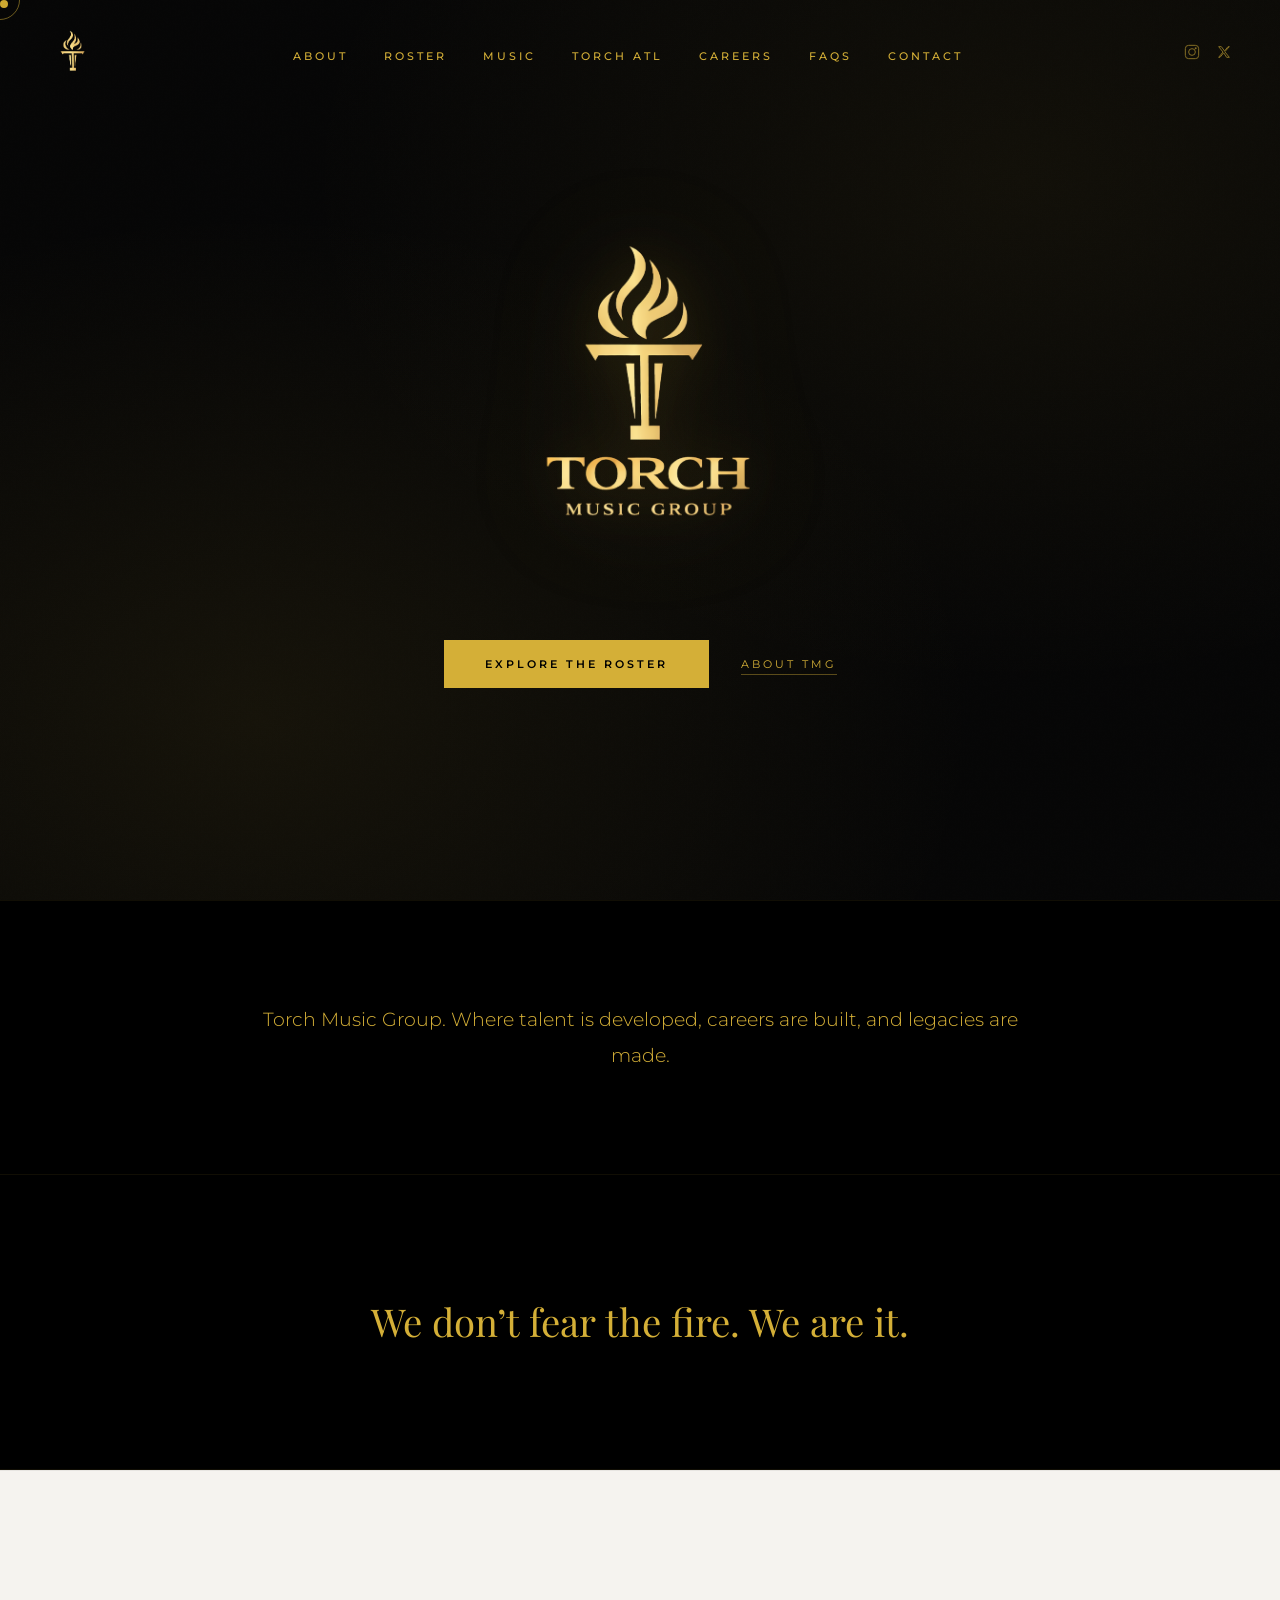
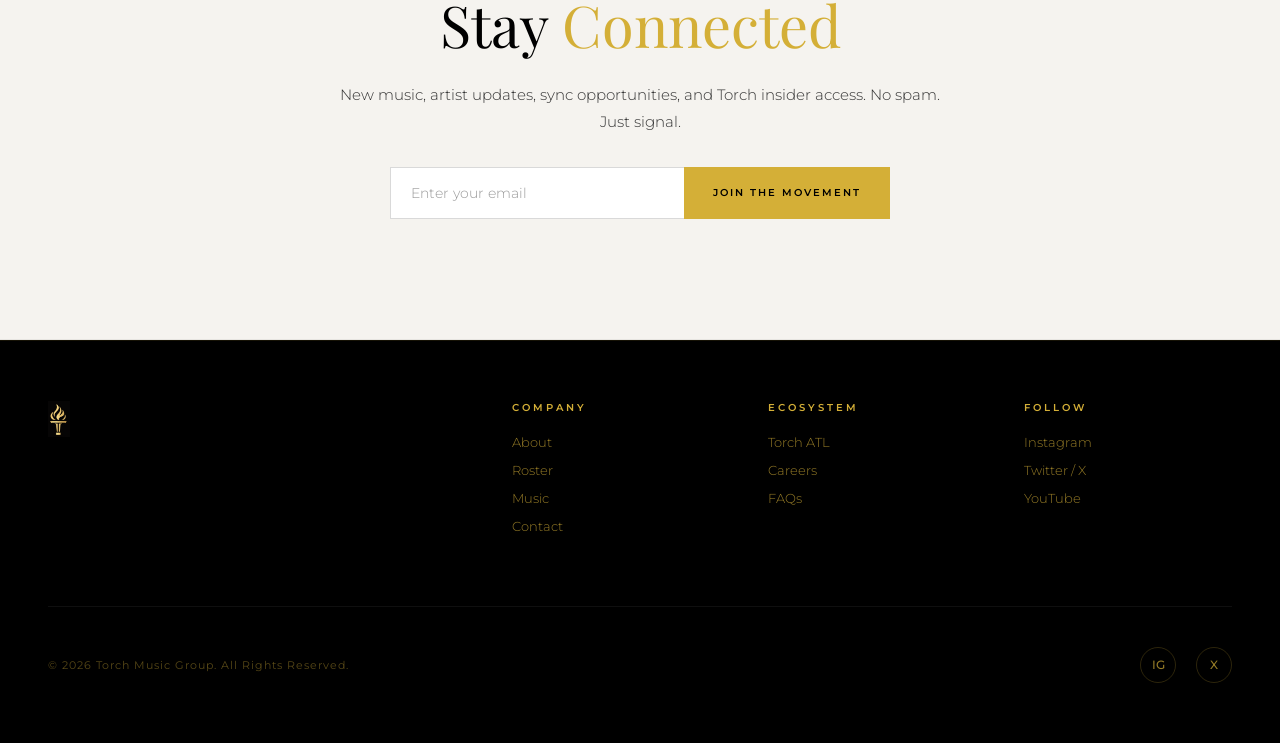
==== commit 541dcdc9: "Remove merch page and nav/footer links until merch sales launch Co-Authored-By: Claude Opus 4.8 (1M " ====
--- a/index.html
+++ b/index.html
@@ -32,7 +32,6 @@
     <ul class="nav-links">
         <li><a href="about.html">About</a></li>
         <li><a href="roster.html">Roster</a></li>
-        <li><a href="merch.html">Merch</a></li>
         <li><a href="music.html">Music</a></li>
         <li><a href="https://torchatl.com" target="_blank" rel="noopener">Torch ATL</a></li>
         <li><a href="careers.html">Careers</a></li>
@@ -55,7 +54,6 @@
 <div class="mobile-menu" id="mobileMenu">
     <a href="about.html" onclick="closeMobile()">About</a>
     <a href="roster.html" onclick="closeMobile()">Roster</a>
-    <a href="merch.html" onclick="closeMobile()">Merch</a>
     <a href="music.html" onclick="closeMobile()">Music</a>
     <a href="https://torchatl.com" target="_blank" rel="noopener">Torch ATL</a>
     <a href="careers.html" onclick="closeMobile()">Careers</a>
@@ -95,7 +93,8 @@
         <h2 class="section-title reveal">Stay <span class="gold">Connected</span></h2>
         <p class="section-text reveal reveal-delay-1" style="text-align:center; margin: 0 auto 32px;">New music, artist updates, sync opportunities, and Torch insider access. No spam. Just signal.</p>
         <form class="subscribe-form reveal reveal-delay-2" onsubmit="return handleSubscribe(event)">
-            <input type="email" placeholder="Enter your email" required>
+            <input type="email" name="email" placeholder="Enter your email" required>
+            <input type="hidden" name="_subject" value="New TMG newsletter signup">
             <button type="submit">Join the Movement</button>
         </form>
     </div>
@@ -116,7 +115,6 @@
         <div class="footer-col">
             <div class="footer-col-title">Ecosystem</div>
             <a href="https://torchatl.com" target="_blank" rel="noopener">Torch ATL</a>
-            <a href="merch.html">Merch</a>
             <a href="careers.html">Careers</a>
             <a href="faqs.html">FAQs</a>
         </div>
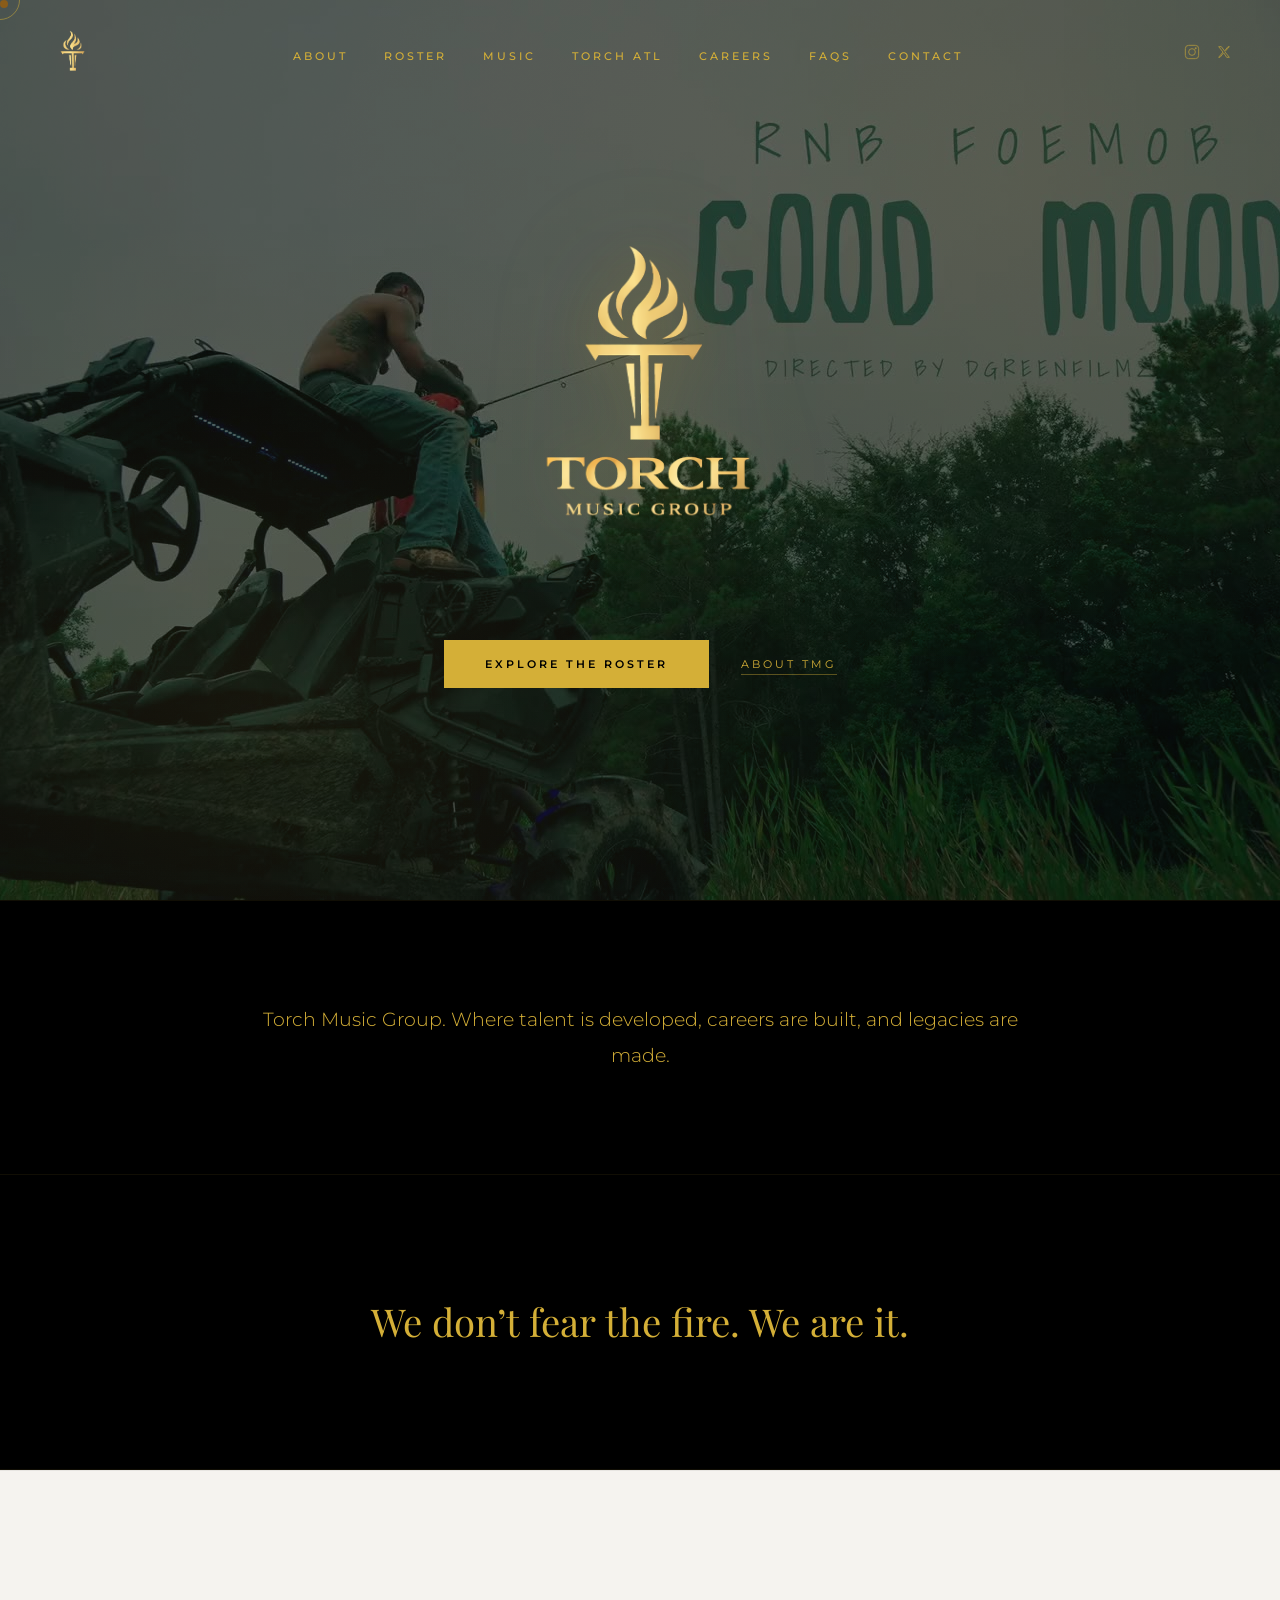
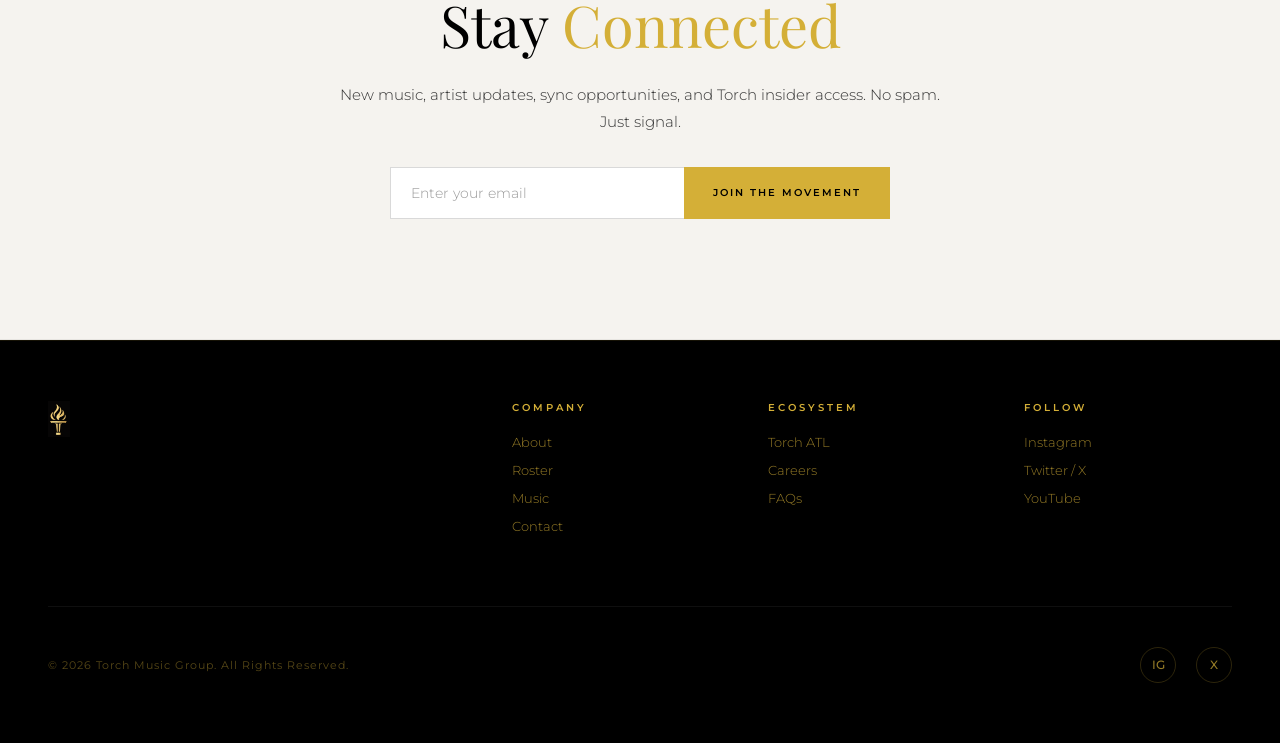
==== commit 91776641: "Homepage hero: RNB.FOEMOB Good Mood clip; refresh About and Music copy - Swap hero video to Good Moo" ====
--- a/index.html
+++ b/index.html
@@ -62,8 +62,8 @@
 </div>
 
 <section class="hero">
-    <video class="hero-video" id="heroVideo" autoplay muted loop playsinline webkit-playsinline preload="auto" disablepictureinpicture>
-        <source src="videos/hero-bg.mp4" type="video/mp4">
+    <video class="hero-video" id="heroVideo" autoplay muted loop playsinline webkit-playsinline preload="auto" poster="images/hero-good-mood-poster.jpg" disablepictureinpicture>
+        <source src="videos/hero-good-mood.mp4" type="video/mp4">
     </video>
     <div class="hero-video-overlay"></div>
     <div class="hero-bg"></div>
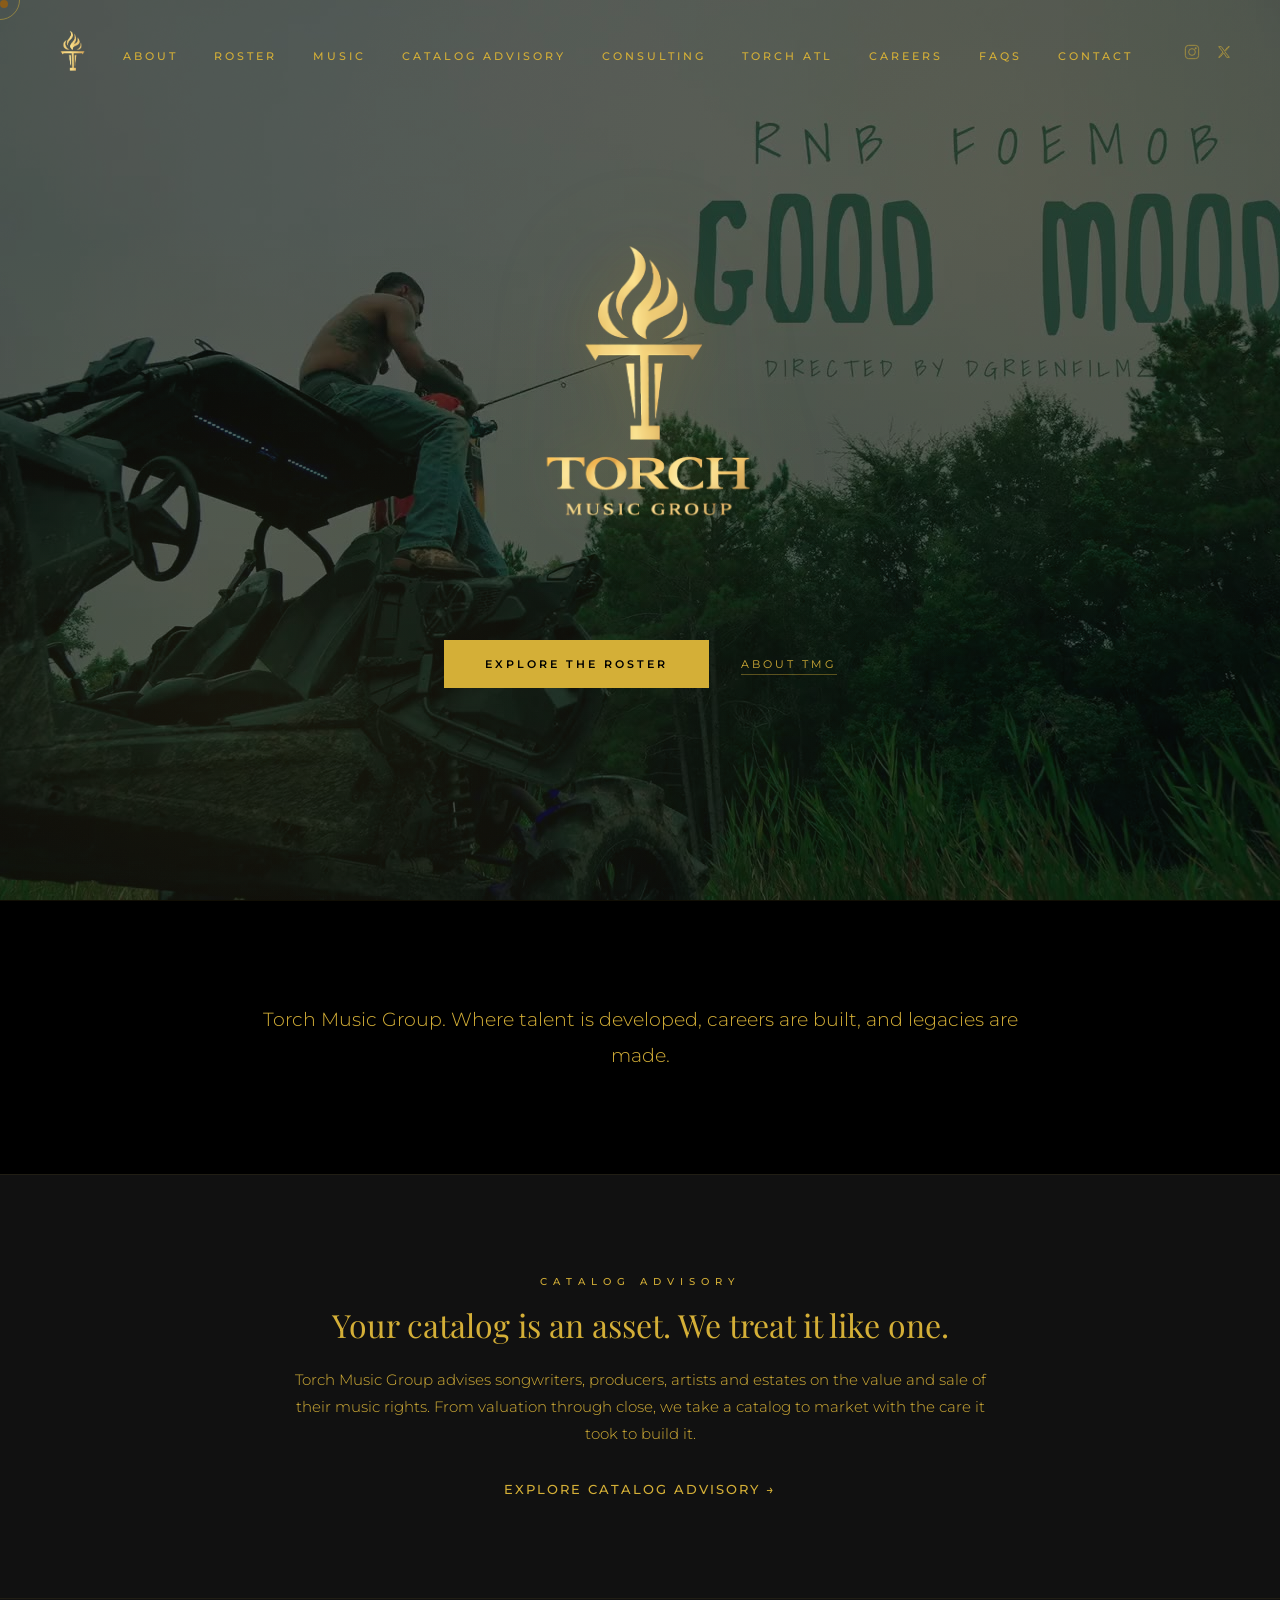
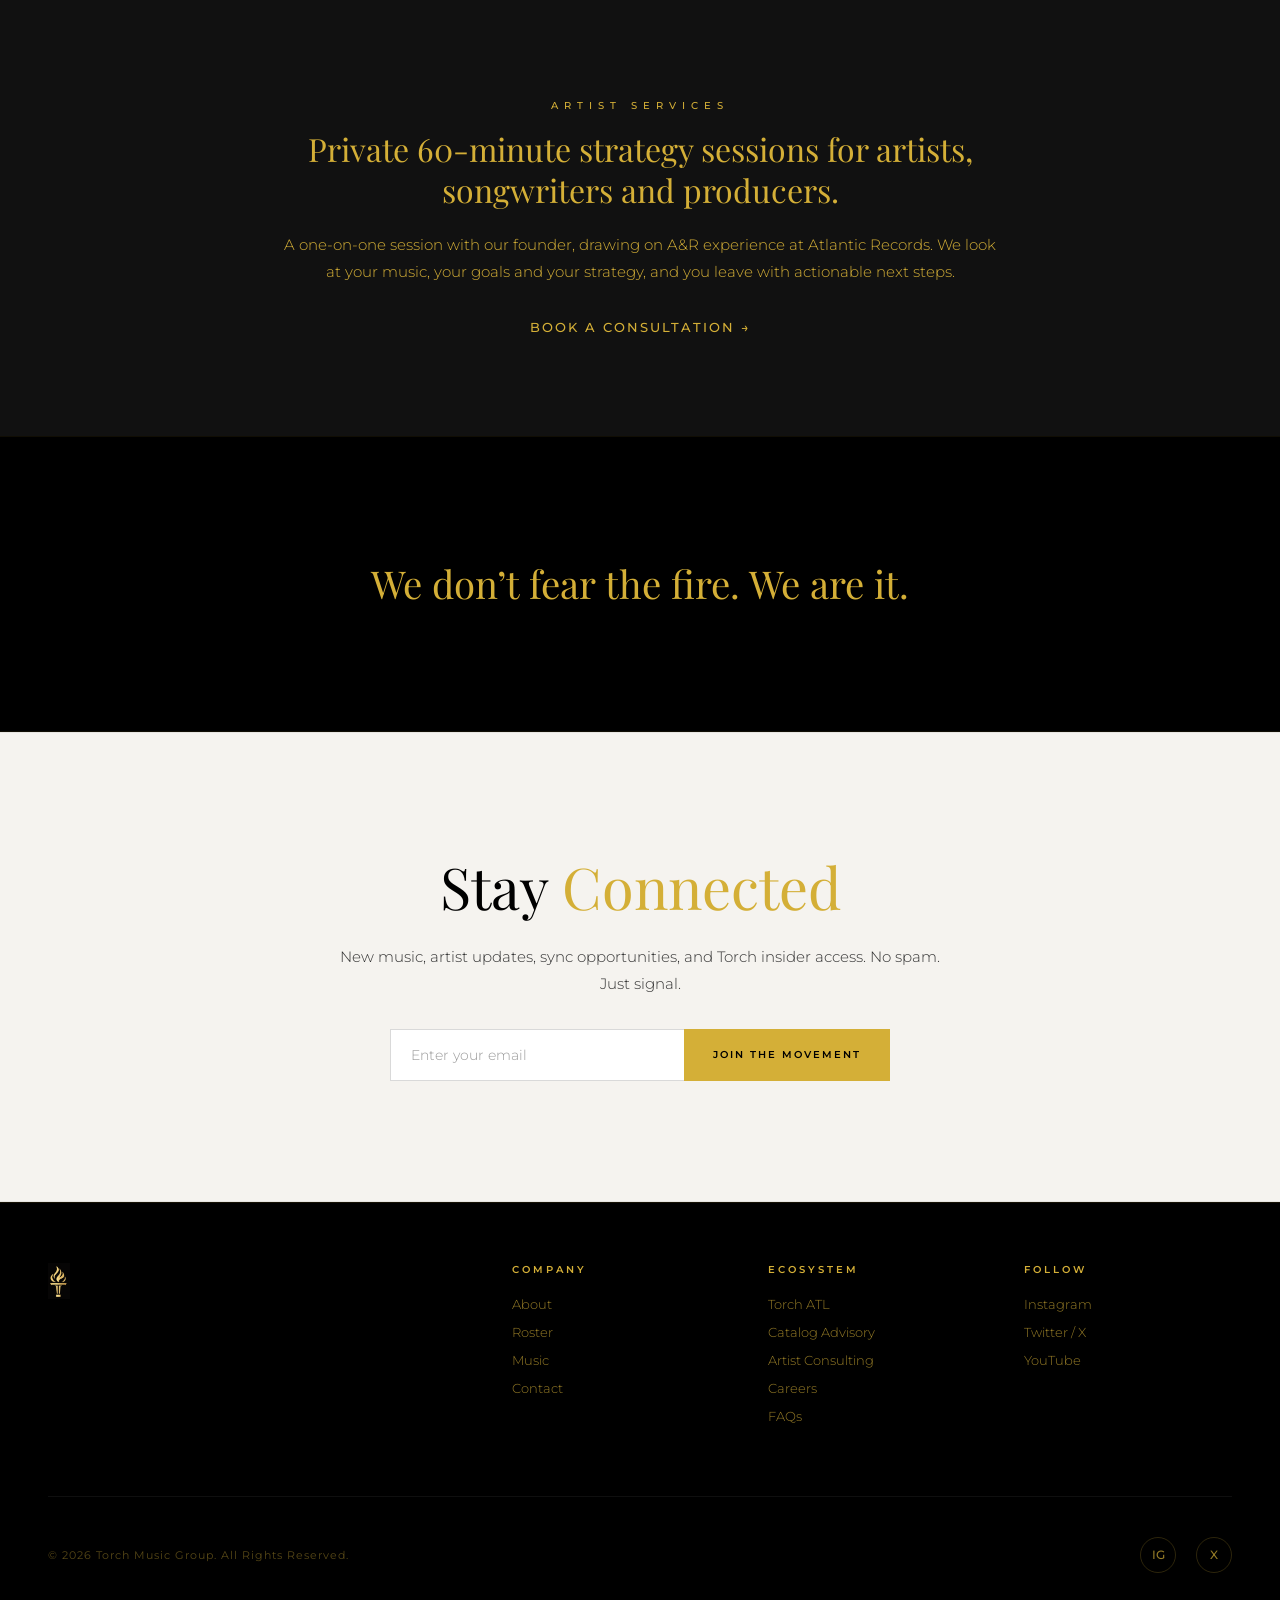
==== commit aa4b04d5: "Add Artist Strategy Consultation page with Calendly booking; publish Catalog Advisory page Co-Author" ====
--- a/index.html
+++ b/index.html
@@ -33,6 +33,8 @@
         <li><a href="about.html">About</a></li>
         <li><a href="roster.html">Roster</a></li>
         <li><a href="music.html">Music</a></li>
+        <li><a href="catalog-advisory.html">Catalog Advisory</a></li>
+        <li><a href="artist-services.html">Consulting</a></li>
         <li><a href="https://torchatl.com" target="_blank" rel="noopener">Torch ATL</a></li>
         <li><a href="careers.html">Careers</a></li>
         <li><a href="faqs.html">FAQs</a></li>
@@ -55,6 +57,8 @@
     <a href="about.html" onclick="closeMobile()">About</a>
     <a href="roster.html" onclick="closeMobile()">Roster</a>
     <a href="music.html" onclick="closeMobile()">Music</a>
+    <a href="catalog-advisory.html" onclick="closeMobile()">Catalog Advisory</a>
+    <a href="artist-services.html" onclick="closeMobile()">Consulting</a>
     <a href="https://torchatl.com" target="_blank" rel="noopener">Torch ATL</a>
     <a href="careers.html" onclick="closeMobile()">Careers</a>
     <a href="faqs.html" onclick="closeMobile()">FAQs</a>
@@ -81,6 +85,24 @@
 <section class="section intro-block">
     <div class="section-inner intro-inner">
         <p class="intro-text reveal">Torch Music Group. Where talent is developed, careers are built, and legacies are made.</p>
+    </div>
+</section>
+
+<section class="advisory-band">
+    <div class="advisory-band-inner">
+        <div class="section-label reveal">Catalog Advisory</div>
+        <h2 class="teaser-headline reveal reveal-delay-1">Your catalog is an asset. We treat it like one.</h2>
+        <p class="teaser-text reveal reveal-delay-2">Torch Music Group advises songwriters, producers, artists and estates on the value and sale of their music rights. From valuation through close, we take a catalog to market with the care it took to build it.</p>
+        <a href="catalog-advisory.html" class="arrow-link reveal reveal-delay-3">Explore Catalog Advisory &rarr;</a>
+    </div>
+</section>
+
+<section class="advisory-band consult-band">
+    <div class="advisory-band-inner">
+        <div class="section-label reveal">Artist Services</div>
+        <h2 class="teaser-headline reveal reveal-delay-1">Private 60-minute strategy sessions for artists, songwriters and producers.</h2>
+        <p class="teaser-text reveal reveal-delay-2">A one-on-one session with our founder, drawing on A&amp;R experience at Atlantic Records. We look at your music, your goals and your strategy, and you leave with actionable next steps.</p>
+        <a href="artist-services.html" class="arrow-link reveal reveal-delay-3">Book a Consultation &rarr;</a>
     </div>
 </section>
 
@@ -115,6 +137,8 @@
         <div class="footer-col">
             <div class="footer-col-title">Ecosystem</div>
             <a href="https://torchatl.com" target="_blank" rel="noopener">Torch ATL</a>
+            <a href="catalog-advisory.html">Catalog Advisory</a>
+            <a href="artist-services.html">Artist Consulting</a>
             <a href="careers.html">Careers</a>
             <a href="faqs.html">FAQs</a>
         </div>
--- a/styles.css
+++ b/styles.css
@@ -169,6 +169,7 @@
     color: var(--gold);
     text-decoration: none;
     position: relative;
+    white-space: nowrap;
     transition: color 0.3s ease;
 }
 
@@ -647,6 +648,61 @@
     font-weight: 300;
     opacity: 0.8;
     margin-bottom: 32px;
+}
+
+/* ── Catalog Advisory ── */
+
+.advisory-band {
+    background: var(--grey-dark);
+    padding: 100px 48px;
+    text-align: center;
+    border-top: 1px solid rgba(212, 175, 55, 0.08);
+}
+
+.advisory-band-inner {
+    max-width: 720px;
+    margin: 0 auto;
+}
+
+.advisory-page .section-title {
+    margin-bottom: 16px;
+}
+
+.advisory-tagline {
+    font-family: var(--serif);
+    font-size: clamp(20px, 2.2vw, 30px);
+    font-style: italic;
+    font-weight: 400;
+    line-height: 1.35;
+    color: var(--gold);
+}
+
+.advisory-intro .about-copy {
+    margin-bottom: 0;
+}
+
+.advisory-intro .about-copy .section-text {
+    margin-bottom: 0;
+}
+
+.advisory-cta {
+    margin-top: 80px;
+    padding-top: 60px;
+    border-top: 1px solid rgba(212, 175, 55, 0.12);
+    text-align: center;
+}
+
+.advisory-cta .section-label {
+    margin-bottom: 28px;
+}
+
+.advisory-cta-note {
+    margin-top: 24px;
+    font-family: var(--sans);
+    font-size: 13px;
+    font-weight: 300;
+    letter-spacing: 0.04em;
+    color: rgba(255, 255, 255, 0.6);
 }
 
 /* ── Closing Strip ── */
@@ -1957,6 +2013,17 @@
     .sync-grid { grid-template-columns: repeat(2, 1fr); }
     .careers-grid { grid-template-columns: 1fr; }
     .embed-placeholder { grid-template-columns: 1fr; }
+    .section.advisory-page { padding-top: 128px; }
+}
+
+@media (max-width: 1180px) {
+    .nav-links { gap: 22px; }
+    .nav-links a { letter-spacing: 2px; }
+}
+
+@media (max-width: 920px) {
+    .nav-links { display: none; }
+    .nav-menu-btn { display: flex; }
 }
 
 @media (max-width: 768px) {
@@ -1971,6 +2038,8 @@
     .footer-bottom { flex-direction: column; gap: 20px; text-align: center; }
     .cursor-dot, .cursor-ring { display: none; }
     .contact { padding: 100px 24px; }
+    .advisory-band { padding: 64px 24px; }
+    .section.advisory-page { padding-top: 112px; }
     .contact-categories { flex-direction: column; gap: 32px; }
     .intro-block { padding: 64px 24px; }
     .closing-strip { padding: 80px 24px; }
@@ -1984,5 +2053,131 @@
 @media (max-width: 480px) {
     .hero-headline { font-size: 28px; }
     .hero-logo-main { width: 180px; }
+    .mobile-menu { gap: 26px; }
+    .mobile-menu a { font-size: 28px; }
     .music-grid { grid-template-columns: 1fr; }
 }
+
+/* ── Artist Strategy Consultation ── */
+
+.consult-page .advisory-intro .section-label {
+    margin-bottom: 20px;
+}
+
+.consult-page .what-we-do {
+    max-width: 1000px;
+}
+
+.consult-page .about-copy .section-text {
+    margin-bottom: 24px;
+}
+
+.consult-page .about-copy .section-text:last-child {
+    margin-bottom: 0;
+}
+
+.consult-steps {
+    list-style: none;
+    margin-top: 40px;
+    max-width: 760px;
+    display: flex;
+    flex-direction: column;
+    gap: 40px;
+}
+
+.consult-step {
+    display: grid;
+    grid-template-columns: 64px 1fr;
+    gap: 24px;
+    align-items: start;
+    padding-top: 24px;
+    border-top: 1px solid rgba(212, 175, 55, 0.2);
+}
+
+.consult-step-num {
+    font-family: var(--serif);
+    font-size: 28px;
+    font-weight: 400;
+    color: var(--gold);
+    opacity: 0.6;
+    line-height: 1;
+    padding-top: 4px;
+}
+
+.consult-pricing {
+    margin-top: 100px;
+    padding: 72px 32px;
+    border: 1px solid rgba(212, 175, 55, 0.3);
+    text-align: center;
+    max-width: 760px;
+    margin-left: auto;
+    margin-right: auto;
+}
+
+.consult-pricing .section-label {
+    margin-bottom: 20px;
+}
+
+.consult-price {
+    font-family: var(--serif);
+    font-size: clamp(56px, 7vw, 88px);
+    font-weight: 400;
+    line-height: 1;
+    color: var(--gold);
+    margin-bottom: 20px;
+}
+
+.consult-price-note {
+    font-family: var(--sans);
+    font-size: 12px;
+    letter-spacing: 0.08em;
+    text-transform: uppercase;
+    font-weight: 400;
+    color: rgba(212, 175, 55, 0.7);
+    margin-bottom: 36px;
+    line-height: 1.8;
+}
+
+.consult-faq {
+    max-width: 760px;
+    margin-top: 32px;
+}
+
+.consult-faq .faq-item {
+    border-bottom: 1px solid rgba(212, 175, 55, 0.15);
+}
+
+.consult-faq .faq-question {
+    color: var(--gold);
+}
+
+.consult-faq .faq-toggle {
+    color: var(--gold);
+}
+
+.consult-faq .faq-answer p {
+    color: var(--gold);
+    opacity: 0.75;
+}
+
+.consult-faq .faq-answer a {
+    color: var(--gold);
+}
+
+@media (max-width: 768px) {
+    .consult-step { grid-template-columns: 44px 1fr; gap: 16px; }
+    .consult-step-num { font-size: 22px; }
+    .consult-pricing { padding: 48px 20px; margin-top: 72px; }
+    .consult-steps { gap: 28px; }
+}
+
+.consult-calendar {
+    margin: 8px auto 24px;
+    max-width: 100%;
+    border-top: 1px solid rgba(212, 175, 55, 0.15);
+    padding-top: 24px;
+}
+
+@media (max-width: 768px) {
+    .consult-calendar { height: 900px !important; }
+}
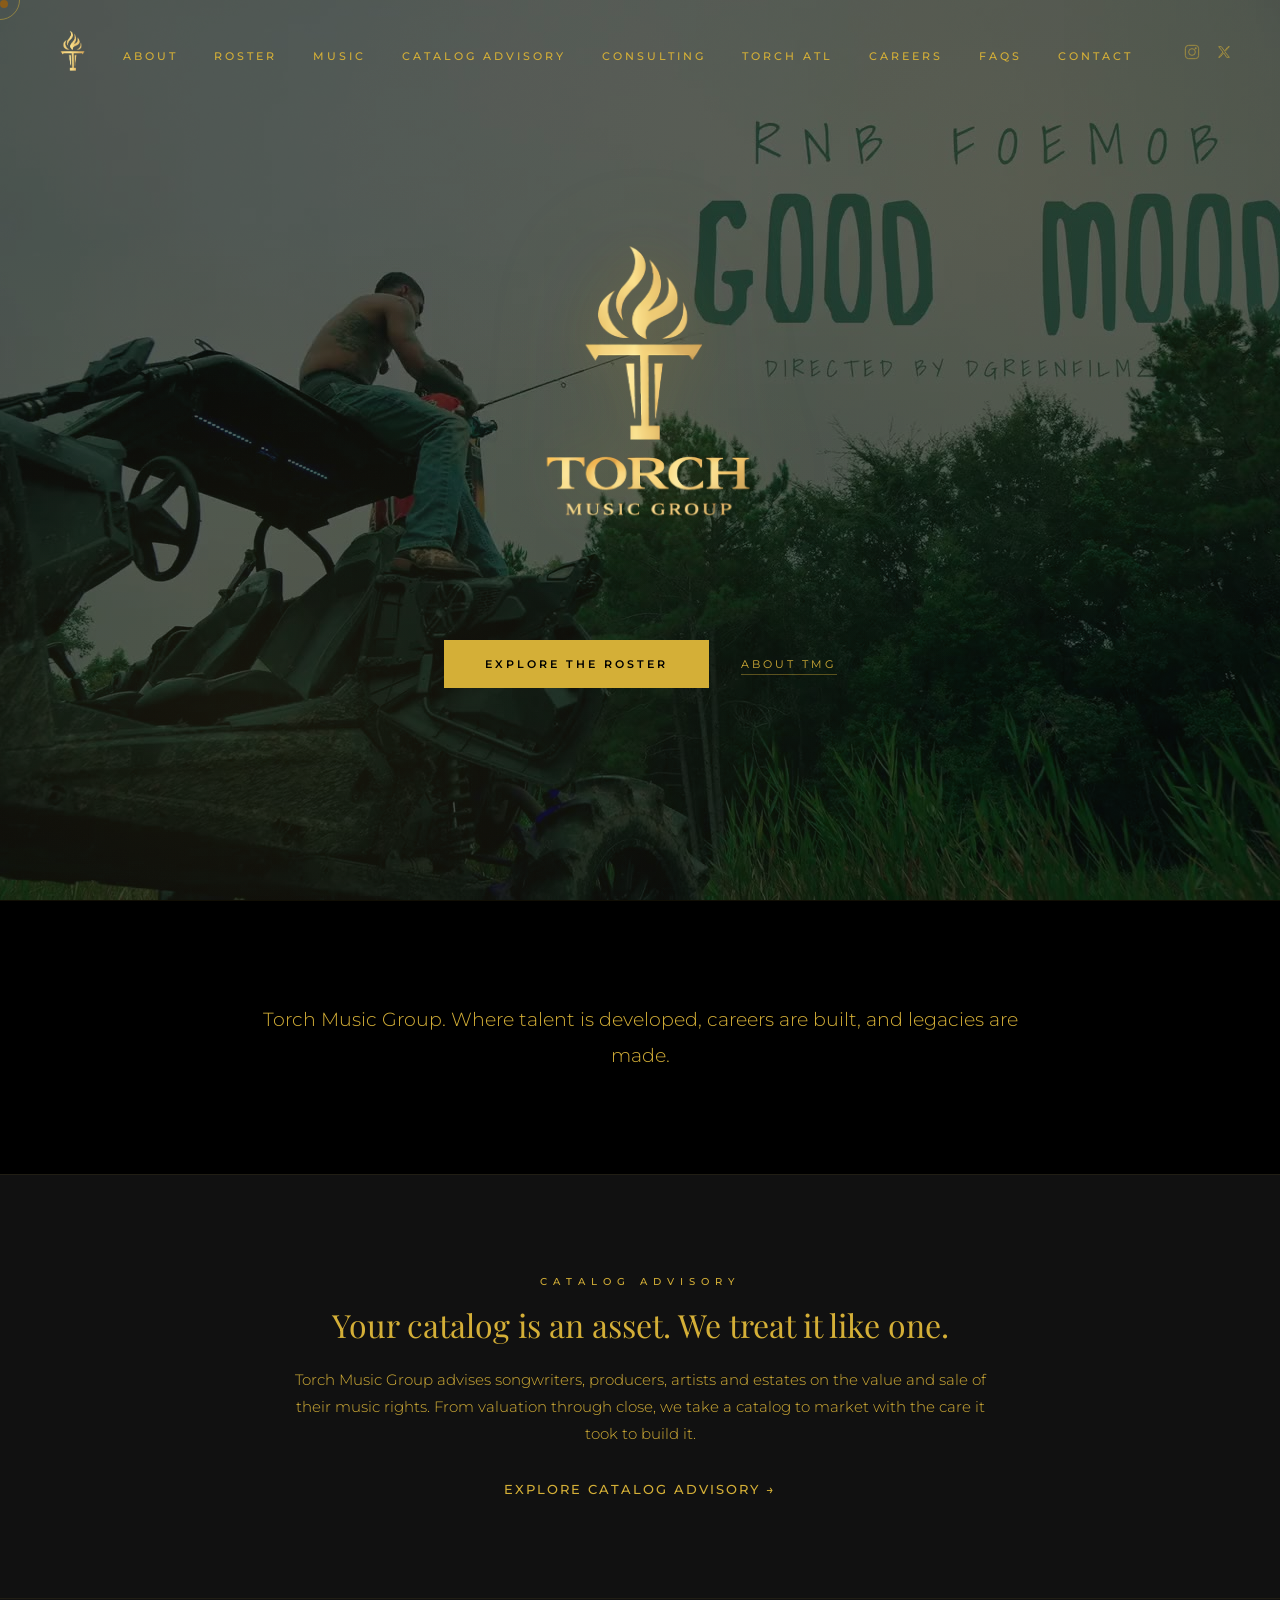
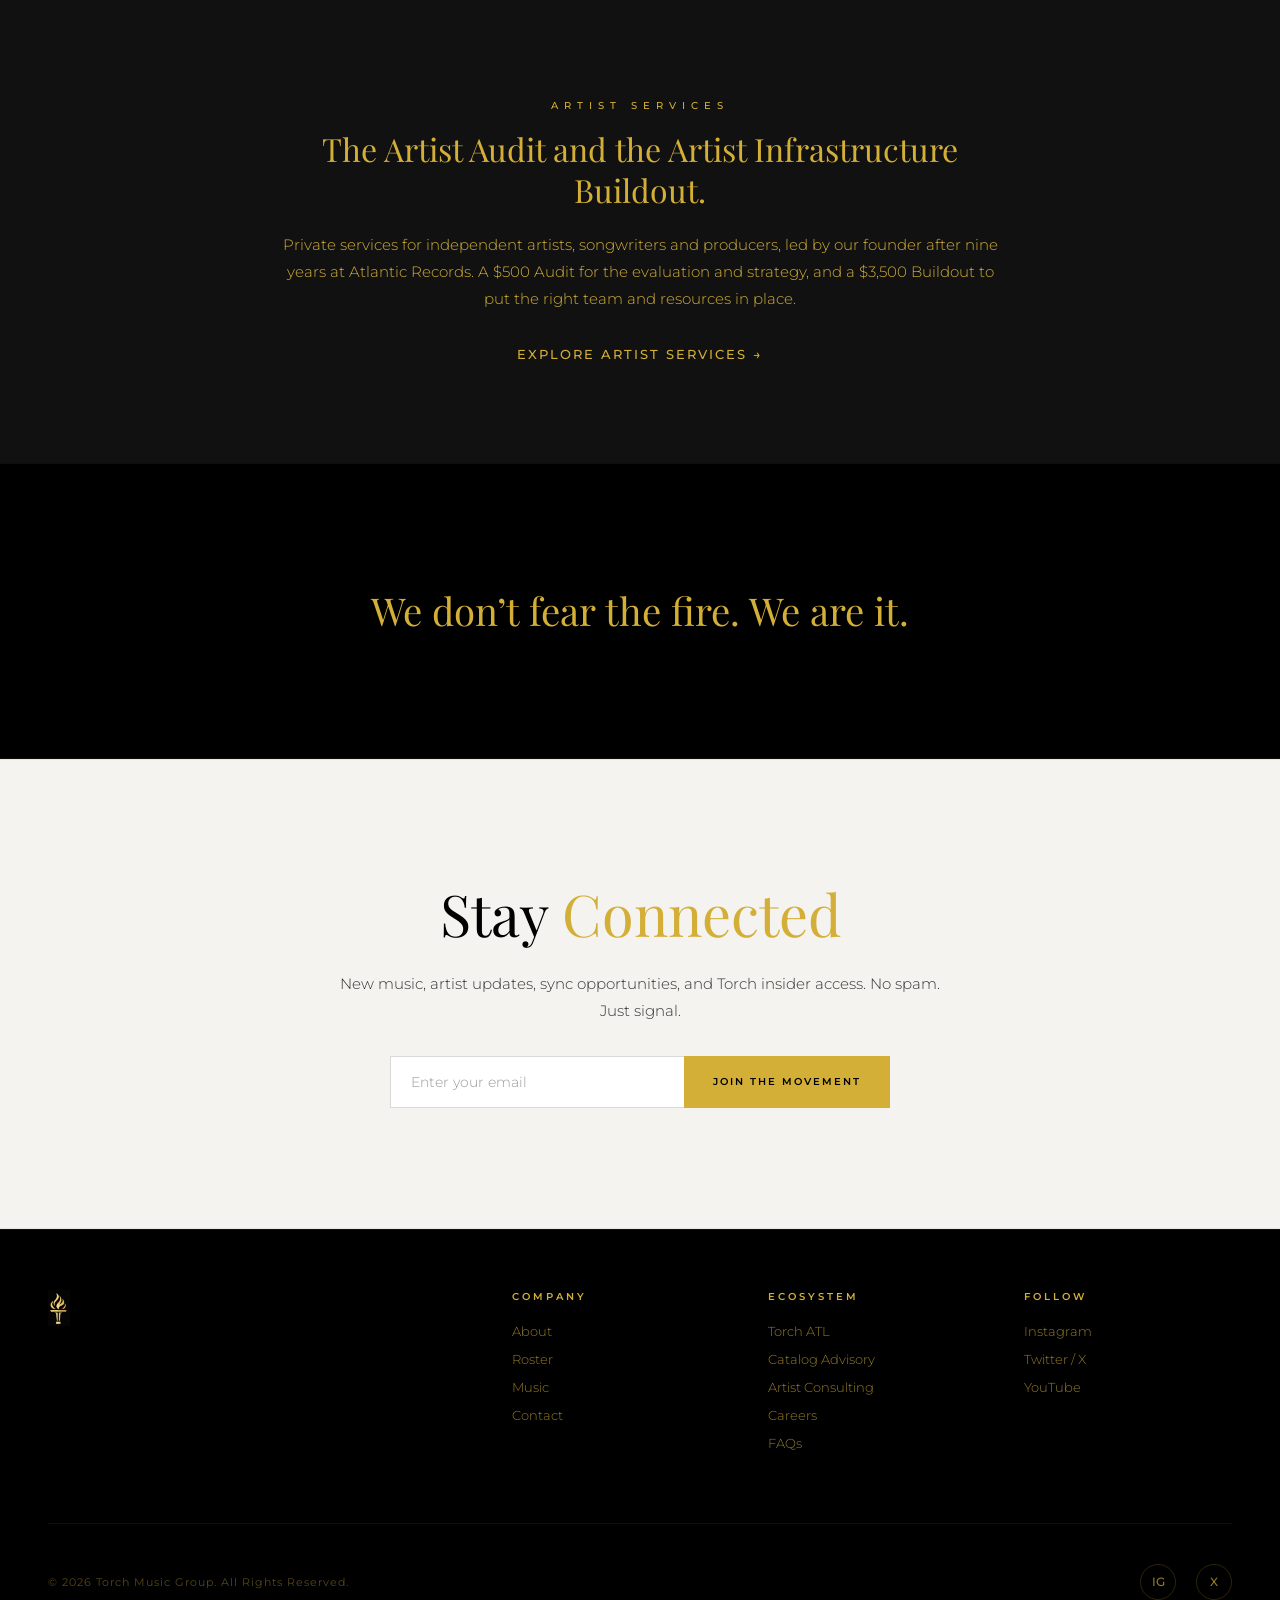
==== commit 0bcabd81: "Artist Services: add $3,500 Artist Infrastructure Buildout, rename $500 session to Artist Audit, two" ====
--- a/index.html
+++ b/index.html
@@ -100,9 +100,9 @@
 <section class="advisory-band consult-band">
     <div class="advisory-band-inner">
         <div class="section-label reveal">Artist Services</div>
-        <h2 class="teaser-headline reveal reveal-delay-1">Private 60-minute strategy sessions for artists, songwriters and producers.</h2>
-        <p class="teaser-text reveal reveal-delay-2">A one-on-one session with our founder, drawing on A&amp;R experience at Atlantic Records. We look at your music, your goals and your strategy, and you leave with actionable next steps.</p>
-        <a href="artist-services.html" class="arrow-link reveal reveal-delay-3">Book a Consultation &rarr;</a>
+        <h2 class="teaser-headline reveal reveal-delay-1">The Artist Audit and the Artist Infrastructure Buildout.</h2>
+        <p class="teaser-text reveal reveal-delay-2">Private services for independent artists, songwriters and producers, led by our founder after nine years at Atlantic Records. A $500 Audit for the evaluation and strategy, and a $3,500 Buildout to put the right team and resources in place.</p>
+        <a href="artist-services.html" class="arrow-link reveal reveal-delay-3">Explore Artist Services &rarr;</a>
     </div>
 </section>
 
--- a/styles.css
+++ b/styles.css
@@ -2172,12 +2172,211 @@
 }
 
 .consult-calendar {
-    margin: 8px auto 24px;
+    margin: 32px auto 24px;
     max-width: 100%;
-    border-top: 1px solid rgba(212, 175, 55, 0.15);
-    padding-top: 24px;
+    background: var(--off-white);
+    border: 1px solid rgba(212, 175, 55, 0.4);
+    overflow: hidden;
 }
 
 @media (max-width: 768px) {
     .consult-calendar { height: 900px !important; }
 }
+
+.consult-hero-btn {
+    margin-top: 32px;
+}
+
+.consult-page .advisory-intro + .consult-pricing {
+    margin-top: 72px;
+}
+
+/* ── Consultation confirmation page ── */
+
+.confirm-form-wrap {
+    margin-top: 64px;
+    text-align: left;
+}
+
+.confirm-form-wrap .section-label {
+    text-align: center;
+}
+
+.confirm-form {
+    max-width: 600px;
+    margin: 0 auto;
+}
+
+.confirm-row {
+    margin-bottom: 24px;
+}
+
+.confirm-row label {
+    display: block;
+    font-family: var(--sans);
+    font-size: 11px;
+    letter-spacing: 2px;
+    text-transform: uppercase;
+    color: var(--gold);
+    opacity: 0.8;
+    margin-bottom: 10px;
+}
+
+.confirm-row input,
+.confirm-row textarea {
+    width: 100%;
+    background: var(--grey-dark);
+    border: 1px solid rgba(212, 175, 55, 0.3);
+    color: var(--white);
+    font-family: var(--sans);
+    font-size: 14px;
+    font-weight: 300;
+    padding: 14px 16px;
+    outline: none;
+    transition: border-color 0.3s ease;
+    resize: vertical;
+}
+
+.confirm-row input:focus,
+.confirm-row textarea:focus {
+    border-color: var(--gold);
+}
+
+.confirm-row input::placeholder,
+.confirm-row textarea::placeholder {
+    color: rgba(255, 255, 255, 0.3);
+}
+
+.confirm-form .contact-btn {
+    display: flex;
+    justify-content: center;
+    width: 100%;
+    margin-top: 8px;
+}
+
+.confirm-note {
+    text-align: center;
+}
+
+.confirm-resched {
+    margin-top: 40px;
+}
+
+.consult-page .wwd-text a,
+.confirm-page .advisory-cta-note a {
+    color: var(--gold);
+}
+
+.consult-founder .founder-layout {
+    margin-top: 40px;
+}
+
+.consult-founder .founder-bio .section-text {
+    margin-bottom: 20px;
+}
+
+.consult-founder .founder-bio .section-text:last-child {
+    margin-bottom: 0;
+}
+
+/* ── Artist Services: two tiers ── */
+
+.consult-hero-btns {
+    display: flex;
+    align-items: center;
+    gap: 32px;
+    flex-wrap: wrap;
+    margin-top: 32px;
+}
+
+.consult-hero-btns .consult-hero-btn {
+    margin-top: 0;
+}
+
+.tier-grid {
+    display: grid;
+    grid-template-columns: repeat(2, 1fr);
+    gap: 24px;
+    margin-top: 64px;
+    max-width: 1000px;
+}
+
+.tier-card {
+    display: flex;
+    flex-direction: column;
+    padding: 36px 32px;
+    border: 1px solid rgba(212, 175, 55, 0.25);
+    background: var(--grey-dark);
+    text-decoration: none;
+    transition: border-color 0.3s ease, background 0.3s ease;
+}
+
+.tier-card:hover {
+    border-color: var(--gold);
+    background: var(--grey-mid);
+}
+
+.tier-card .section-label {
+    margin-bottom: 12px;
+}
+
+.tier-price {
+    font-family: var(--serif);
+    font-size: 40px;
+    line-height: 1;
+    color: var(--gold);
+    margin-bottom: 16px;
+}
+
+.tier-text {
+    font-family: var(--sans);
+    font-size: 14px;
+    line-height: 1.75;
+    font-weight: 300;
+    color: var(--gold);
+    opacity: 0.8;
+    margin-bottom: 20px;
+    flex: 1;
+}
+
+.tier-link {
+    font-family: var(--sans);
+    font-size: 11px;
+    letter-spacing: 3px;
+    text-transform: uppercase;
+    color: var(--gold);
+    font-weight: 500;
+}
+
+.buildout-block {
+    max-width: 1000px;
+    margin-top: 100px;
+}
+
+.buildout-intro {
+    font-family: var(--sans);
+    font-size: 15px;
+    line-height: 1.8;
+    font-weight: 300;
+    color: var(--gold);
+    opacity: 0.85;
+    max-width: 720px;
+    margin: 0 auto 48px;
+}
+
+.buildout-block .buildout-pillars {
+    text-align: left;
+    margin: 0 auto 48px;
+    max-width: 860px;
+}
+
+.buildout-block .advisory-cta-note a,
+.consult-pricing .advisory-cta-note a {
+    color: var(--gold);
+}
+
+@media (max-width: 768px) {
+    .tier-grid { grid-template-columns: 1fr; margin-top: 48px; }
+    .buildout-block { margin-top: 72px; }
+    .consult-hero-btns { gap: 20px; }
+}
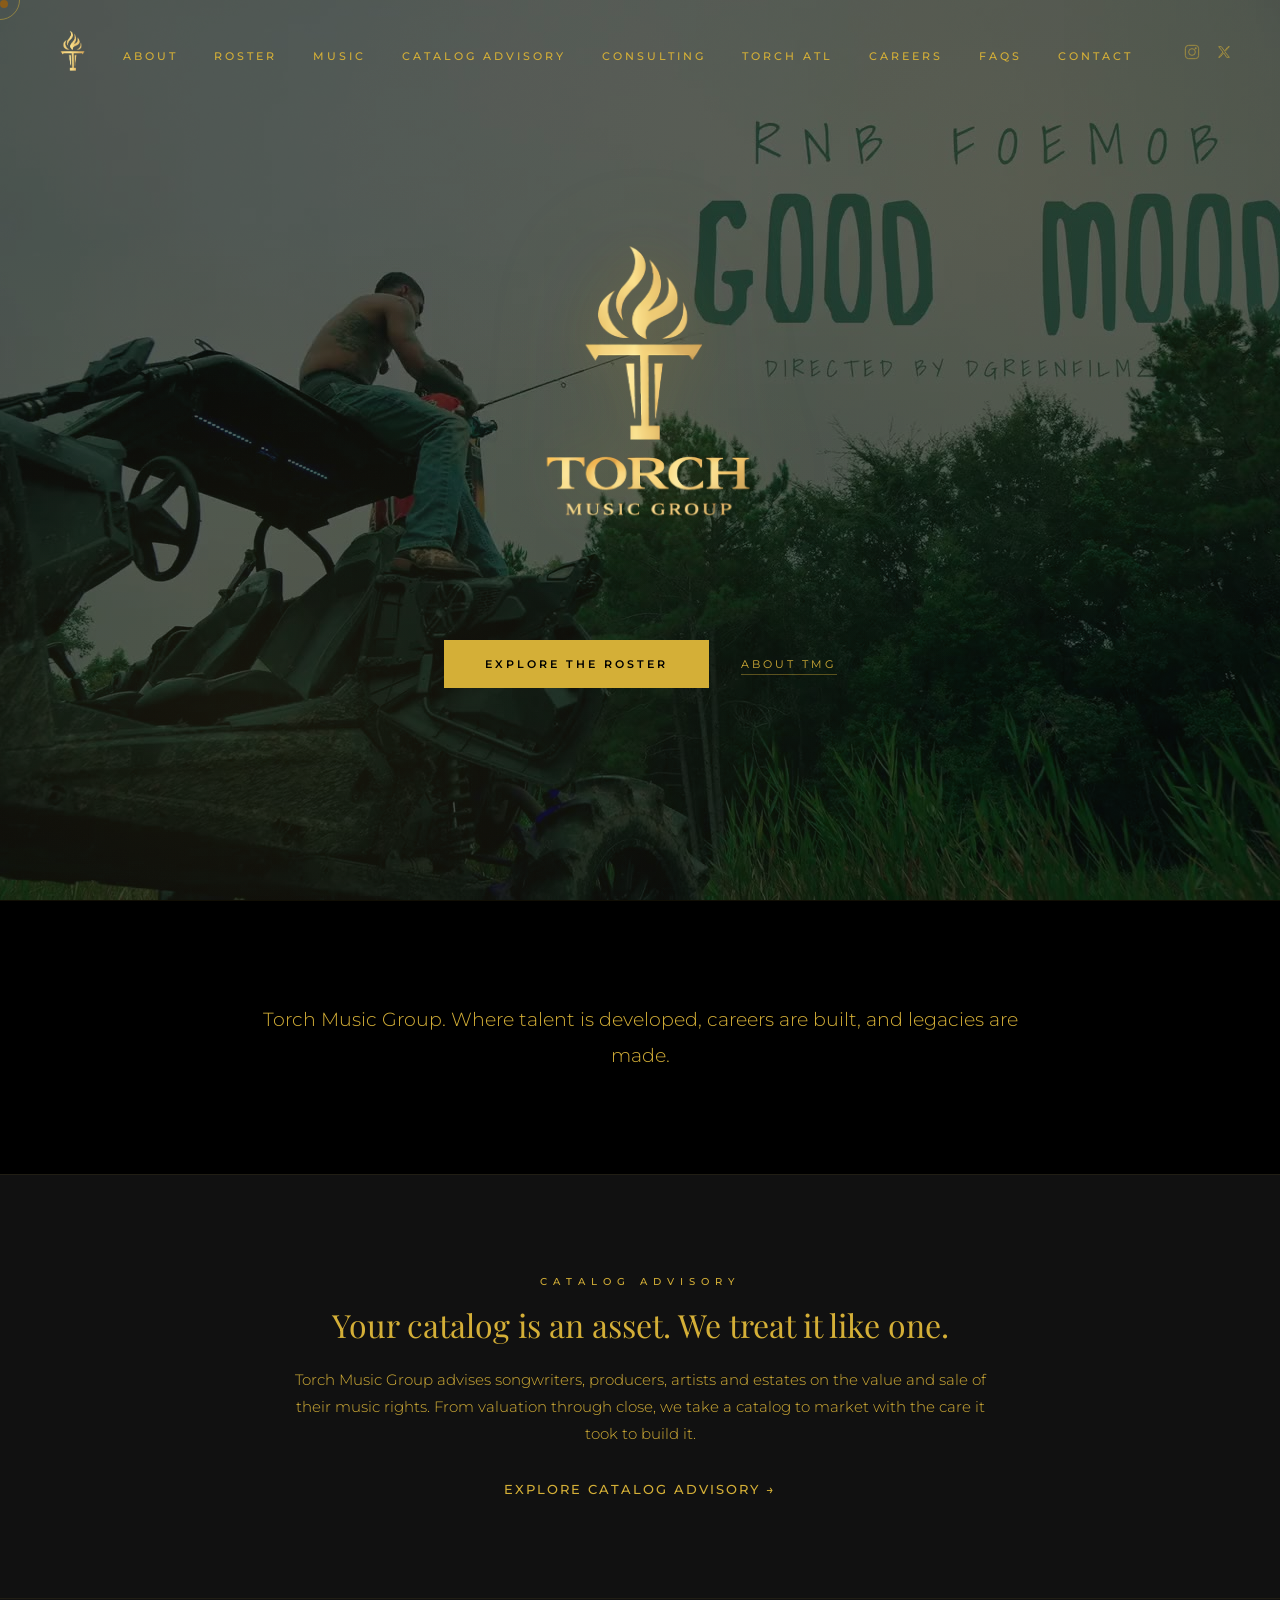
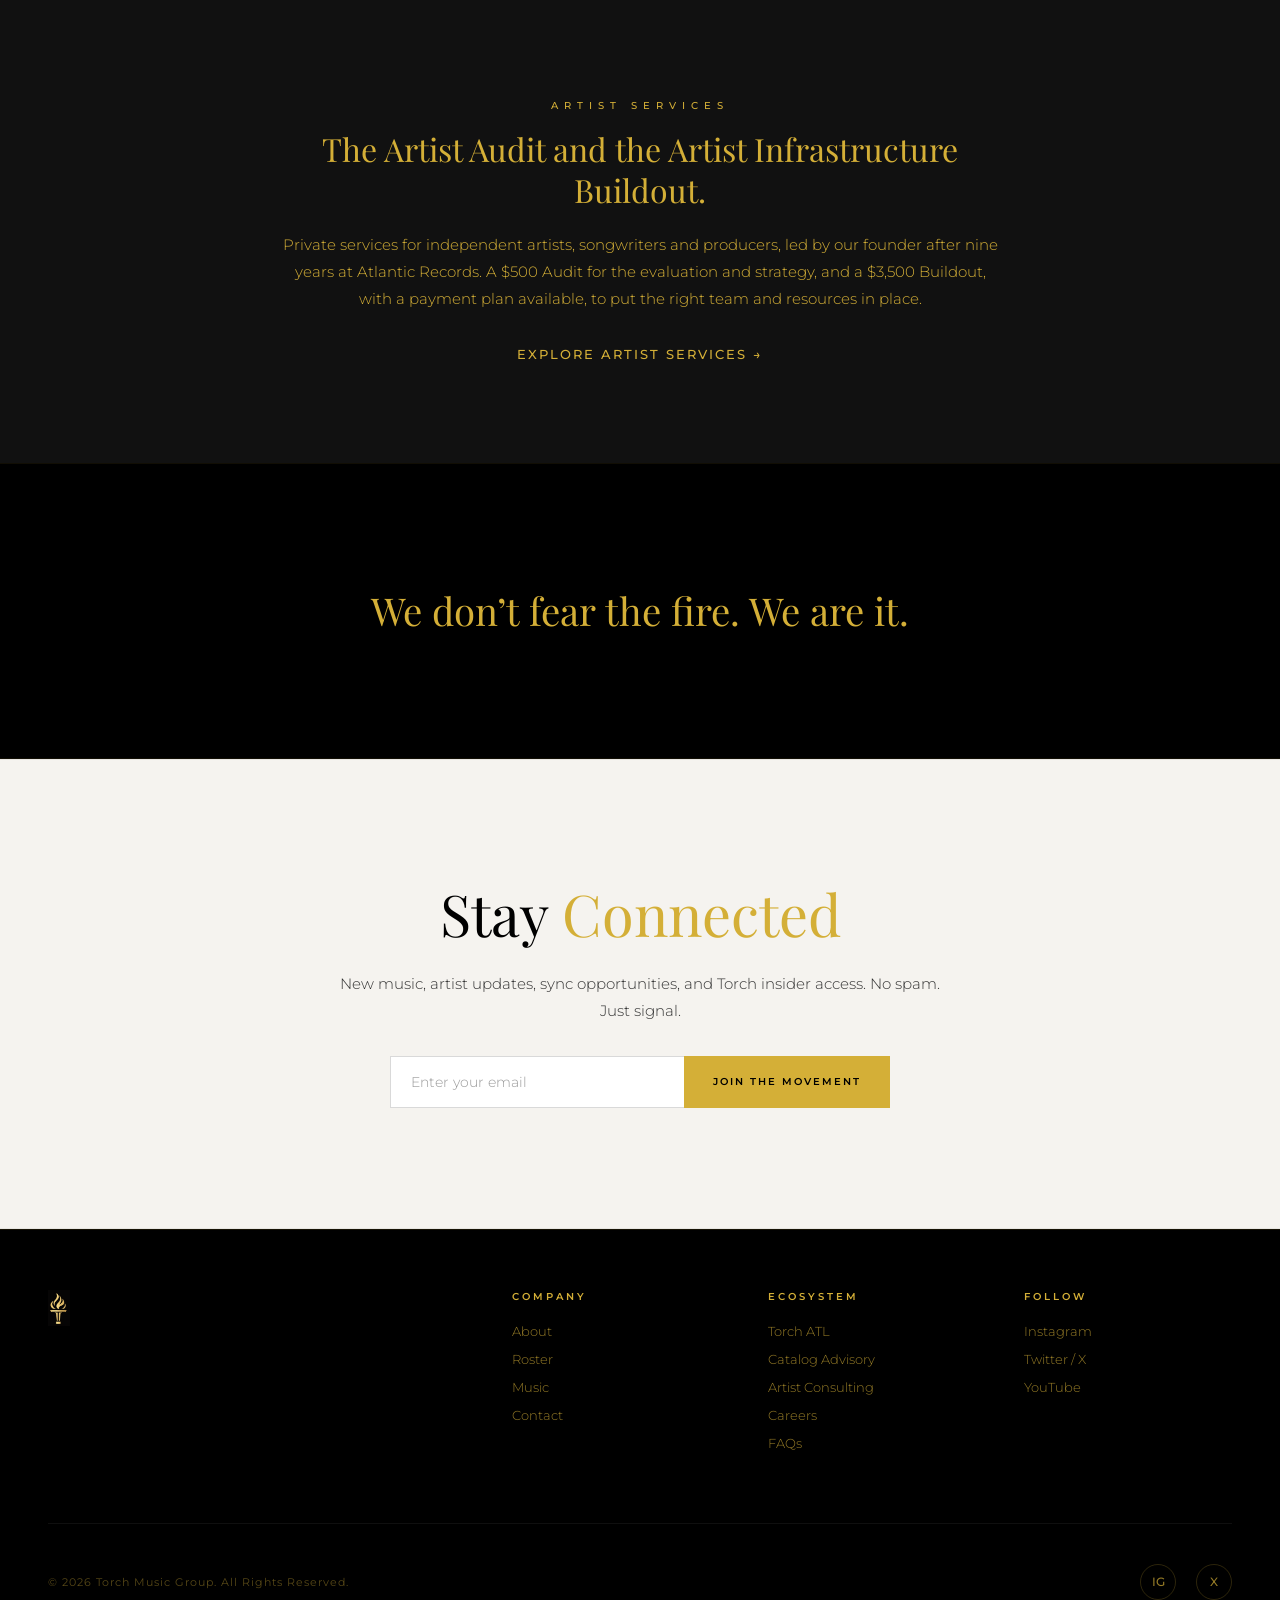
==== commit 98d0d786: "Buildout: add 2 x $1,750 payment plan option alongside pay in full Co-Authored-By: Claude Fable 5.1 " ====
--- a/index.html
+++ b/index.html
@@ -101,7 +101,7 @@
     <div class="advisory-band-inner">
         <div class="section-label reveal">Artist Services</div>
         <h2 class="teaser-headline reveal reveal-delay-1">The Artist Audit and the Artist Infrastructure Buildout.</h2>
-        <p class="teaser-text reveal reveal-delay-2">Private services for independent artists, songwriters and producers, led by our founder after nine years at Atlantic Records. A $500 Audit for the evaluation and strategy, and a $3,500 Buildout to put the right team and resources in place.</p>
+        <p class="teaser-text reveal reveal-delay-2">Private services for independent artists, songwriters and producers, led by our founder after nine years at Atlantic Records. A $500 Audit for the evaluation and strategy, and a $3,500 Buildout, with a payment plan available, to put the right team and resources in place.</p>
         <a href="artist-services.html" class="arrow-link reveal reveal-delay-3">Explore Artist Services &rarr;</a>
     </div>
 </section>
--- a/styles.css
+++ b/styles.css
@@ -2380,3 +2380,62 @@
     .buildout-block { margin-top: 72px; }
     .consult-hero-btns { gap: 20px; }
 }
+
+.buildout-options {
+    display: grid;
+    grid-template-columns: repeat(2, 1fr);
+    gap: 20px;
+    max-width: 760px;
+    margin: 0 auto 28px;
+    text-align: left;
+}
+
+.buildout-option {
+    display: flex;
+    flex-direction: column;
+    gap: 10px;
+    padding: 28px 28px 24px;
+    border: 1px solid rgba(212, 175, 55, 0.3);
+    background: var(--black);
+    text-decoration: none;
+    transition: border-color 0.3s ease, background 0.3s ease;
+}
+
+.buildout-option:hover {
+    border-color: var(--gold);
+    background: var(--grey-dark);
+}
+
+.buildout-option-label {
+    font-family: var(--sans);
+    font-size: 10px;
+    letter-spacing: 4px;
+    text-transform: uppercase;
+    color: var(--gold);
+    font-weight: 500;
+}
+
+.buildout-option-price {
+    font-family: var(--serif);
+    font-size: 34px;
+    line-height: 1;
+    color: var(--gold);
+}
+
+.buildout-option-text {
+    font-family: var(--sans);
+    font-size: 13px;
+    line-height: 1.7;
+    font-weight: 300;
+    color: var(--gold);
+    opacity: 0.75;
+    flex: 1;
+}
+
+.buildout-option .tier-link {
+    margin-top: 6px;
+}
+
+@media (max-width: 768px) {
+    .buildout-options { grid-template-columns: 1fr; }
+}
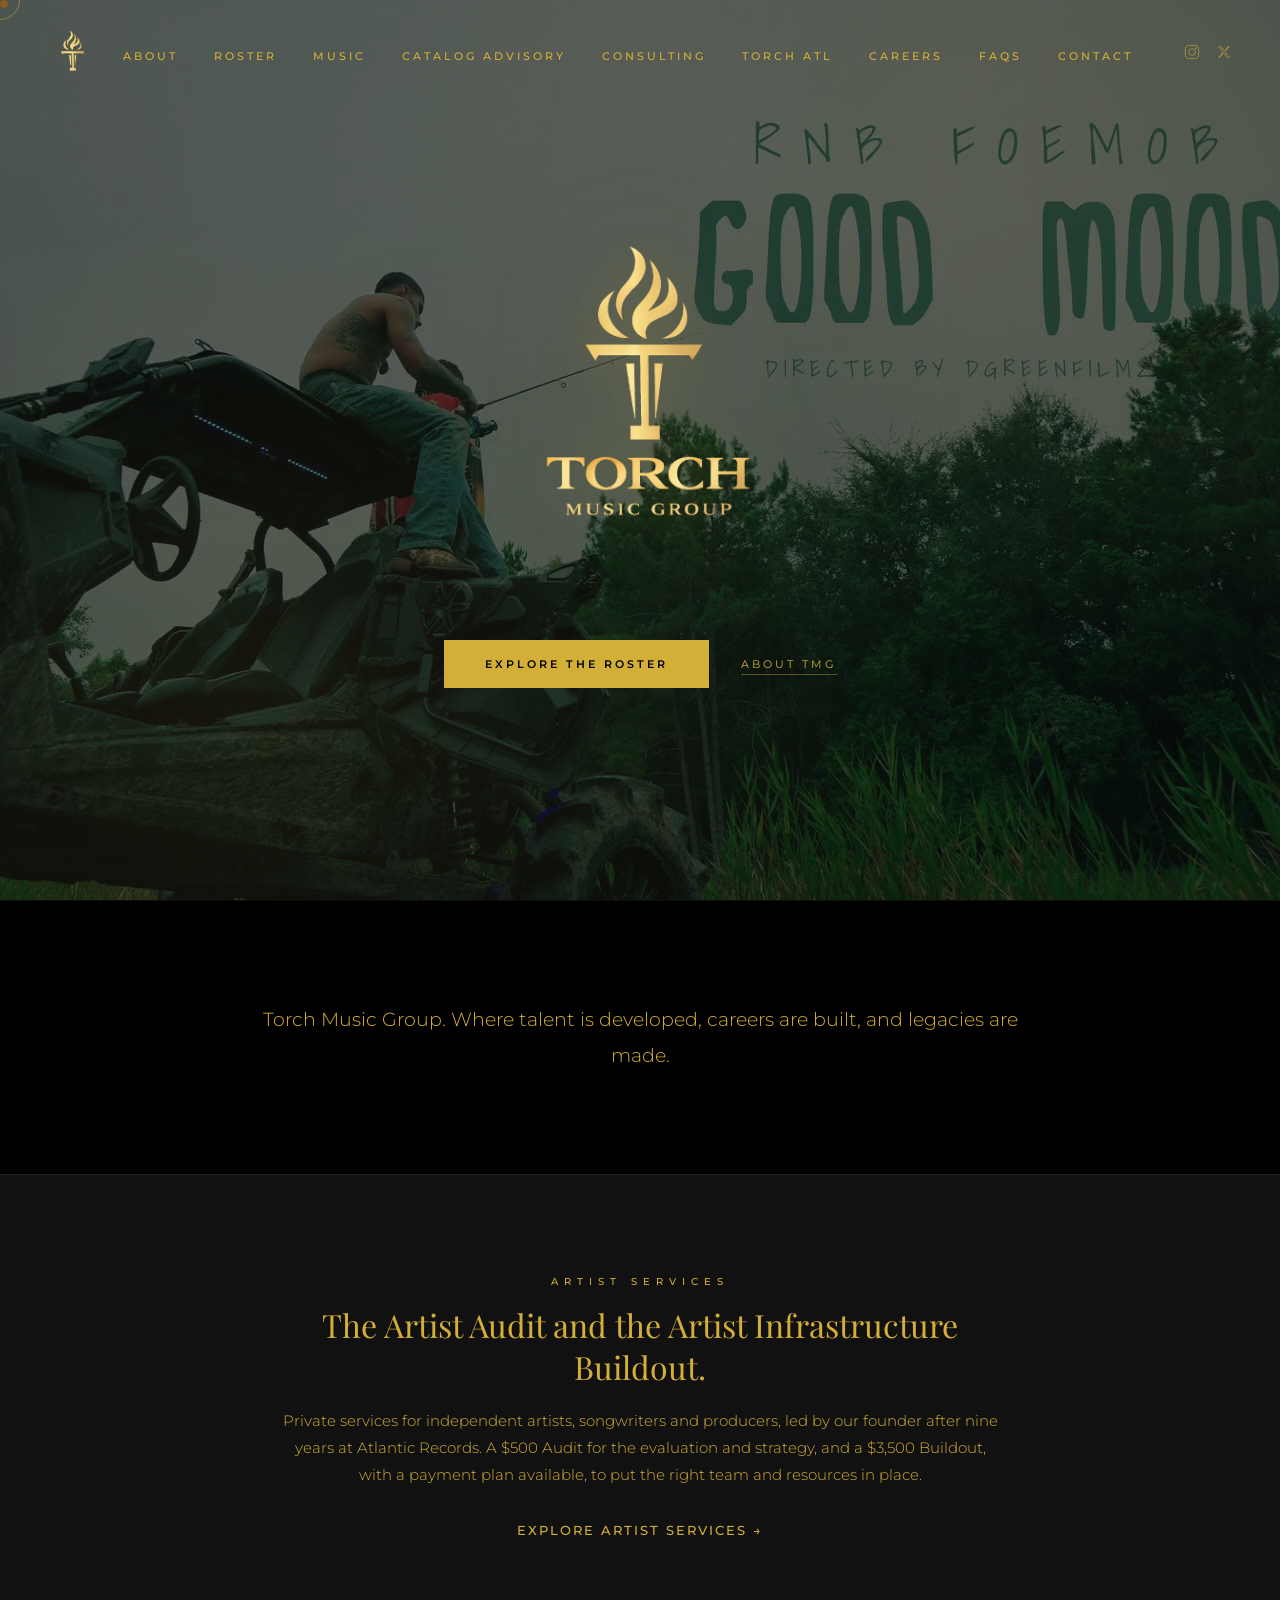
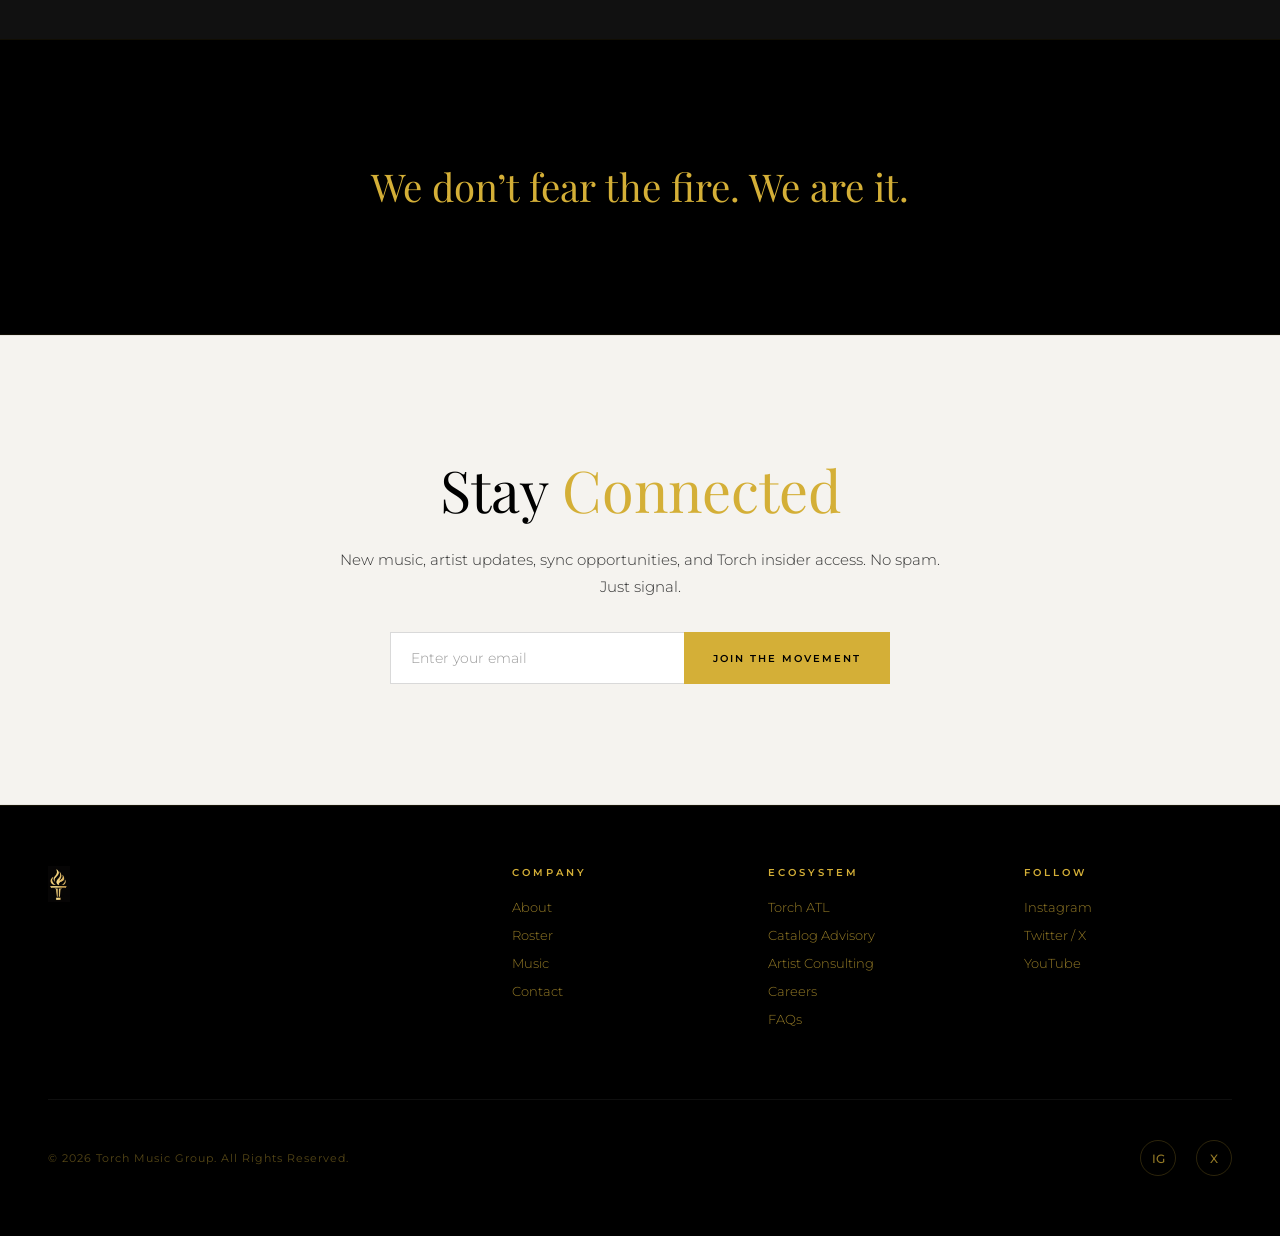
==== commit fb53c9c0: "Homepage: remove Catalog Advisory band Co-Authored-By: Claude Fable 5.1 <noreply@anthropic.com>" ====
--- a/index.html
+++ b/index.html
@@ -88,15 +88,6 @@
     </div>
 </section>
 
-<section class="advisory-band">
-    <div class="advisory-band-inner">
-        <div class="section-label reveal">Catalog Advisory</div>
-        <h2 class="teaser-headline reveal reveal-delay-1">Your catalog is an asset. We treat it like one.</h2>
-        <p class="teaser-text reveal reveal-delay-2">Torch Music Group advises songwriters, producers, artists and estates on the value and sale of their music rights. From valuation through close, we take a catalog to market with the care it took to build it.</p>
-        <a href="catalog-advisory.html" class="arrow-link reveal reveal-delay-3">Explore Catalog Advisory &rarr;</a>
-    </div>
-</section>
-
 <section class="advisory-band consult-band">
     <div class="advisory-band-inner">
         <div class="section-label reveal">Artist Services</div>
